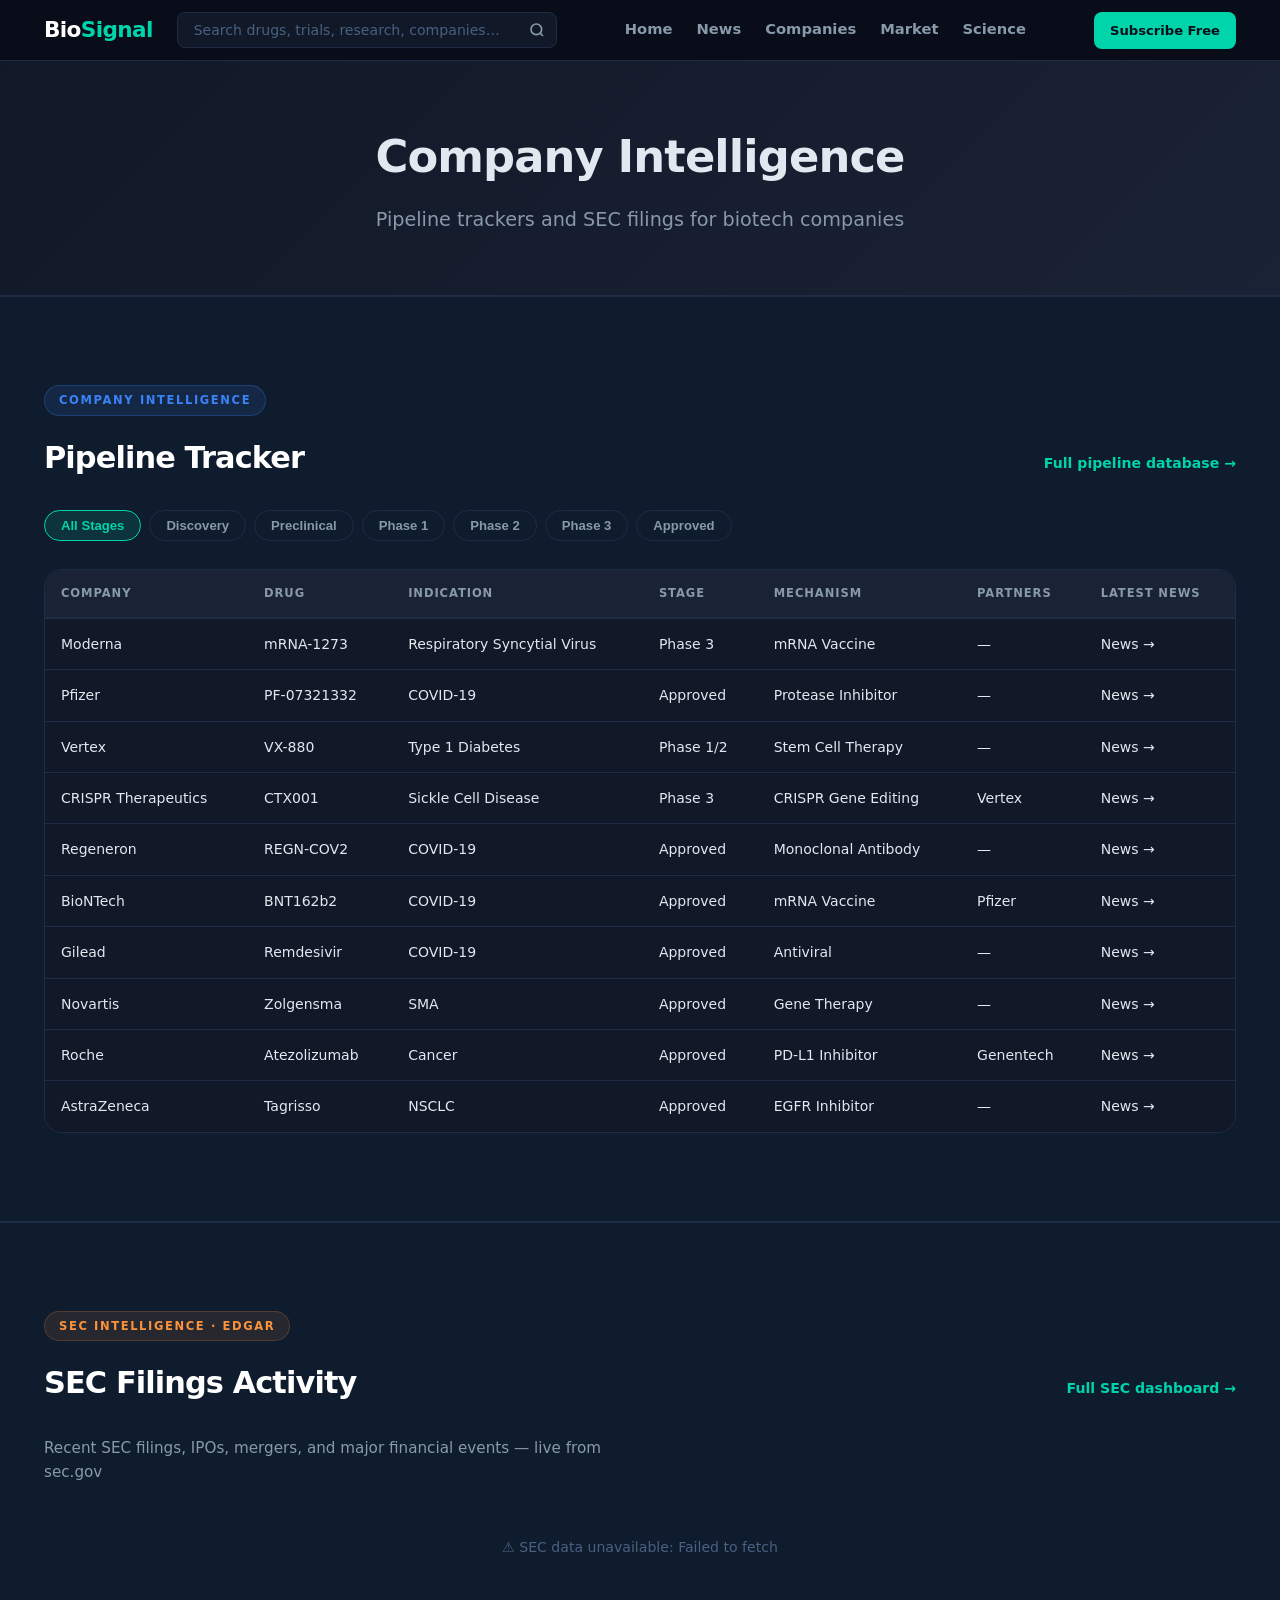
==== companies.html @ fac8cd71 "Fixed page structures and APIs" ====
<!DOCTYPE html>
<html lang="en">
<head>
  <meta charset="UTF-8" />
  <meta name="viewport" content="width=device-width, initial-scale=1.0" />
  <title>BioSignal — Companies</title>
  <link rel="stylesheet" href="styles.css" />
  <link rel="stylesheet" href="dashboard.css" />
</head>
<body>

  <!-- ═══════════════════════════════════════
       HEADER
  ════════════════════════════════════════ -->
  <header class="site-header">
    <div class="container header-primary">
      <a href="index.html" class="logo">Bio<span>Signal</span></a>
      <!-- Global search bar -->
      <div class="dash-search-wrap" style="max-width:380px; flex:1;">
        <input
          type="search"
          id="hub-search"
          class="dash-search"
          placeholder="Search drugs, trials, research, companies…"
          autocomplete="off"
        />
        <button class="search-btn" id="hub-search-btn" aria-label="Search">
          <svg width="16" height="16" viewBox="0 0 24 24" fill="none" stroke="currentColor" stroke-width="2.5"><circle cx="11" cy="11" r="8"/><line x1="21" y1="21" x2="16.65" y2="16.65"/></svg>
        </button>
      </div>
      <nav class="nav" id="main-nav">
        <a href="index.html" class="nav-link">Home</a>
        <div class="nav-item nav-dropdown">
          <a href="news.html" class="nav-link">News</a>
          <div class="dropdown-menu">
            <a href="news.html#biotech">Biotech</a>
            <a href="news.html#pharma">Pharma</a>
            <a href="news.html#fda">FDA</a>
            <a href="news.html#approvals">Drug Approvals</a>
            <a href="news.html#conferences">Conferences</a>
          </div>
        </div>
        <div class="nav-item nav-dropdown">
          <a href="companies.html" class="nav-link">Companies</a>
          <div class="dropdown-menu">
            <a href="#pipeline">Pipeline Tracker</a>
            <a href="#sec">SEC Filings</a>
          </div>
        </div>
        <div class="nav-item nav-dropdown">
          <a href="market.html" class="nav-link">Market</a>
          <div class="dropdown-menu">
            <a href="market.html#overview">Overview</a>
            <a href="market.html#funding">Funding</a>
            <a href="market.html#ipo">IPO</a>
            <a href="market.html#ma">M&A</a>
            <a href="market.html#calendar">FDA Calendar</a>
          </div>
        </div>
        <div class="nav-item nav-dropdown">
          <a href="science.html" class="nav-link">Science</a>
          <div class="dropdown-menu">
            <a href="science.html#drugs">Drugs</a>
            <a href="science.html#trials">Clinical Trials</a>
            <a href="science.html#research">Research</a>
          </div>
        </div>
      </nav>
      <a href="#newsletter" class="btn btn-primary btn-sm nav-cta">Subscribe Free</a>
      <button class="nav-toggle" id="nav-toggle" aria-label="Toggle menu">&#9776;</button>
    </div>
  </header>

  <!-- ═══ GLOBAL SEARCH PANEL ═══ -->
  <div class="search-panel hidden" id="hub-search-panel">
    <div class="container">
      <div class="search-panel-header">
        <h2>Results for &ldquo;<span id="hub-search-query"></span>&rdquo;</h2>
        <button class="btn btn-ghost btn-sm" id="hub-search-close">&#10005; Clear</button>
      </div>
      <div class="search-tabs">
        <button class="search-tab active" data-target="hs-news">News <span class="tab-count" id="hs-news-count">–</span></button>
        <button class="search-tab" data-target="hs-fda">FDA <span class="tab-count" id="hs-fda-count">–</span></button>
        <button class="search-tab" data-target="hs-trials">Trials <span class="tab-count" id="hs-trials-count">–</span></button>
      </div>
      <div id="hs-news"   class="search-results-pane"></div>
      <div id="hs-fda"    class="search-results-pane hidden"></div>
      <div id="hs-trials" class="search-results-pane hidden"></div>
      <p style="margin-top:16px; font-size:.78rem; color:var(--text-dark);">
        <a href="index.html" style="color:var(--accent);">Back to Home</a> for complete cross-source search including PubMed and SEC EDGAR.
      </p>
    </div>
  </div>

  <!-- ═══════════════════════════════════════
       COMPANIES PAGE CONTENT
  ════════════════════════════════════════ -->
  <section class="page-hero">
    <div class="container">
      <h1>Company Intelligence</h1>
      <p>Pipeline trackers and SEC filings for biotech companies</p>
    </div>
  </section>

  <!-- ═══════════════════════════════════════
       COMPANY INTELLIGENCE
  ════════════════════════════════════════ -->
  <section class="section section-companies page-pane" data-page="pipeline" id="pipeline">
    <div class="container">
      <div class="section-badge companies-badge">Company Intelligence</div>
      <div class="section-header-row">
        <h2 class="section-title">Pipeline Tracker</h2>
        <a href="#pipeline" class="view-all">Full pipeline database &rarr;</a>
      </div>

      <!-- Pipeline stage filter -->
      <div class="pill-row" id="stage-pills">
        <button class="cat-pill active" data-stage="all">All Stages</button>
        <button class="cat-pill" data-stage="discovery">Discovery</button>
        <button class="cat-pill" data-stage="preclinical">Preclinical</button>
        <button class="cat-pill" data-stage="phase1">Phase 1</button>
        <button class="cat-pill" data-stage="phase2">Phase 2</button>
        <button class="cat-pill" data-stage="phase3">Phase 3</button>
        <button class="cat-pill" data-stage="approved">Approved</button>
      </div>

      <!-- Pipeline table -->
      <div class="table-wrap" id="pipeline">
        <table class="pipeline-table" id="pipeline-table">
          <thead>
            <tr>
              <th data-col="company">Company</th>
              <th data-col="drug">Drug</th>
              <th data-col="indication">Indication</th>
              <th data-col="stage">Stage</th>
              <th data-col="moa">Mechanism</th>
              <th data-col="partners">Partners</th>
              <th data-col="news">Latest News</th>
            </tr>
          </thead>
          <tbody id="pipeline-body">
            <!-- Pipeline data populated by companies.js -->
            <tr><td colspan="7" style="text-align:center;padding:40px;color:var(--text-dark);">Loading pipeline data...</td></tr>
          </tbody>
        </table>
      </div>
    </div>
  </section>

  <!-- ═══════════════════════════════════════
       SEC ACTIVITY
  ════════════════════════════════════════ -->
  <section class="section page-pane" data-page="sec" id="sec" style="background:var(--bg-card3); border-top:1px solid var(--border); border-bottom:1px solid var(--border);">
    <div class="container">
      <div class="section-badge regulatory-badge" style="background:rgba(251,146,60,.1); color:var(--immunology); border:1px solid rgba(251,146,60,.2);">SEC Intelligence &middot; EDGAR</div>
      <div class="section-header-row">
        <h2 class="section-title">SEC Filings Activity</h2>
        <a href="#sec" class="view-all">Full SEC dashboard &rarr;</a>
      </div>
      <p class="section-sub">Recent SEC filings, IPOs, mergers, and major financial events — live from sec.gov</p>

      <!-- Live SEC cards — populated by companies.js -->
      <div class="news-grid" id="hub-sec-grid" style="grid-template-columns: repeat(auto-fill, minmax(320px,1fr));">
        <div class="skeleton-card"><div class="skel skel-sm"></div><div class="skel skel-md"></div><div class="skel skel-lg"></div><div class="skel skel-p"></div></div>
        <div class="skeleton-card"><div class="skel skel-sm"></div><div class="skel skel-md"></div><div class="skel skel-lg"></div><div class="skel skel-p"></div></div>
        <div class="skeleton-card"><div class="skel skel-sm"></div><div class="skel skel-md"></div><div class="skel skel-lg"></div><div class="skel skel-p"></div></div>
      </div>
    </div>
  </section>

  <script src="biosignal-data.js"></script>
  <script src="app.js"></script>
  <script src="companies.js"></script>
</body>
</html>
---- styles.css ----
/* =============================================
   BioSignal — Biotech Intelligence Hub
   ============================================= */

/* ---------- Reset & Base ---------- */
*, *::before, *::after { box-sizing: border-box; margin: 0; padding: 0; }

:root {
  /* Core palette */
  --bg:         #0a0e1a;
  --bg-card:    #111827;
  --bg-card2:   #1a2235;
  --bg-card3:   #0f1c2e;
  --border:     #1e2d45;
  --border-bright: #2a3f5f;

  /* Accents */
  --accent:     #00d4aa;
  --accent2:    #3b82f6;
  --accent-dim: rgba(0, 212, 170, 0.12);
  --accent2-dim:rgba(59, 130, 246, 0.12);

  /* Text */
  --text:       #e2e8f0;
  --text-muted: #8899aa;
  --text-dark:  #4a6080;

  /* Status */
  --positive:   #00d4aa;
  --negative:   #f87171;

  /* Phase colors */
  --phase1:     #4a6080;
  --phase2:     #3b82f6;
  --phase3:     #00d4aa;
  --phase-nda:  #facc15;

  /* Category colors */
  --genomics:      #00d4aa;
  --oncology:      #f87171;
  --cns:           #a78bfa;
  --immunology:    #fb923c;
  --funding-col:   #facc15;
  --regulatory-col:#38bdf8;
  --agriculture:   #4ade80;
  --publications:  #e879f9;
  --trials:        #67e8f9;

  /* Layout */
  --radius:     10px;
  --radius-lg:  18px;
  --shadow:     0 4px 24px rgba(0,0,0,0.4);
  --shadow-glow:0 0 40px rgba(0,212,170,0.12);
  --font:       'Segoe UI', system-ui, -apple-system, sans-serif;
  --font-mono:  'Cascadia Code', 'Consolas', 'Fira Mono', monospace;
}

html { scroll-behavior: smooth; }

body {
  font-family: var(--font);
  background: var(--bg);
  color: var(--text);
  line-height: 1.6;
  font-size: 16px;
  overflow-x: hidden;
}

a { color: inherit; text-decoration: none; }

.container {
  max-width: 1240px;
  margin: 0 auto;
  padding: 0 24px;
}

.section { padding: 88px 0; }

/* Alternating section backgrounds */
.section-science   { background: var(--bg); }
.section-companies { background: var(--bg-card3); border-top: 1px solid var(--border); border-bottom: 1px solid var(--border); }
.section-investing { background: var(--bg); }

/* ---------- Typography helpers ---------- */
.section-badge {
  display: inline-block;
  font-size: 0.72rem;
  font-weight: 700;
  letter-spacing: 0.14em;
  text-transform: uppercase;
  padding: 5px 14px;
  border-radius: 100px;
  margin-bottom: 18px;
}
.science-badge   { background: rgba(0,212,170,0.12);  color: var(--accent);        border: 1px solid rgba(0,212,170,0.25); }
.companies-badge { background: rgba(59,130,246,0.12); color: var(--accent2);       border: 1px solid rgba(59,130,246,0.25); }
.investing-badge { background: rgba(250,204,21,0.12); color: var(--funding-col);   border: 1px solid rgba(250,204,21,0.25); }

.section-title {
  font-size: clamp(1.4rem, 2.5vw, 1.9rem);
  font-weight: 800;
  letter-spacing: -0.03em;
  color: #fff;
  margin-bottom: 8px;
}

.section-sub {
  color: var(--text-muted);
  font-size: 0.95rem;
  margin-bottom: 32px;
  max-width: 600px;
}

.section-header-row {
  display: flex;
  align-items: baseline;
  justify-content: space-between;
  margin-bottom: 20px;
  flex-wrap: wrap;
  gap: 8px;
}

.view-all {
  color: var(--accent);
  font-size: 0.88rem;
  font-weight: 600;
  transition: opacity .2s;
  white-space: nowrap;
}
.view-all:hover { opacity: 0.7; }

.subsection-title {
  font-size: 1.15rem;
  font-weight: 700;
  color: #fff;
  letter-spacing: -0.02em;
  margin-bottom: 6px;
}

.subsection-label {
  font-size: 0.78rem;
  font-weight: 700;
  letter-spacing: 0.12em;
  text-transform: uppercase;
  color: var(--text-muted);
  margin: 40px 0 16px;
}

.subsection-sub {
  font-size: 0.875rem;
  color: var(--text-muted);
  margin-bottom: 20px;
}

/* ---------- Buttons ---------- */
.btn {
  display: inline-flex;
  align-items: center;
  gap: 8px;
  padding: 12px 22px;
  border-radius: 8px;
  font-size: 0.9rem;
  font-weight: 600;
  cursor: pointer;
  border: none;
  transition: all .2s;
  white-space: nowrap;
}
.btn-sm { padding: 8px 16px; font-size: 0.82rem; }
.btn-primary { background: var(--accent); color: #0a0e1a; }
.btn-primary:hover { background: #00bfa0; transform: translateY(-1px); box-shadow: 0 8px 24px rgba(0,212,170,0.3); }
.btn-ghost { background: transparent; color: var(--text); border: 1.5px solid var(--border); }
.btn-ghost:hover { border-color: var(--accent); color: var(--accent); }
.btn-full { width: 100%; justify-content: center; }

/* ---------- Category Badges ---------- */
.cat-badge {
  display: inline-block;
  font-size: 0.7rem;
  font-weight: 700;
  letter-spacing: 0.06em;
  text-transform: uppercase;
  padding: 3px 9px;
  border-radius: 100px;
}
.cat-badge.genomics     { background: rgba(0,212,170,0.15);  color: var(--genomics); }
.cat-badge.oncology     { background: rgba(248,113,113,0.15); color: var(--oncology); }
.cat-badge.cns          { background: rgba(167,139,250,0.15); color: var(--cns); }
.cat-badge.immunology   { background: rgba(251,146,60,0.15);  color: var(--immunology); }
.cat-badge.funding      { background: rgba(250,204,21,0.15);  color: var(--funding-col); }
.cat-badge.regulatory   { background: rgba(56,189,248,0.15);  color: var(--regulatory-col); }
.cat-badge.agriculture  { background: rgba(74,222,128,0.15);  color: var(--agriculture); }
.cat-badge.publications { background: rgba(232,121,249,0.15); color: var(--publications); }
.cat-badge.trials       { background: rgba(103,232,249,0.15); color: var(--trials); }

.meta { display: flex; align-items: center; gap: 10px; margin-bottom: 10px; }
.date { font-size: 0.8rem; color: var(--text-dark); }

/* ---------- Category / Stage Pills ---------- */
.pill-row {
  display: flex;
  flex-wrap: wrap;
  gap: 8px;
  margin-bottom: 28px;
}

.cat-pill {
  padding: 7px 16px;
  border-radius: 100px;
  font-size: 0.82rem;
  font-weight: 600;
  cursor: pointer;
  border: 1.5px solid var(--border);
  background: transparent;
  color: var(--text-muted);
  transition: all .2s;
}
.cat-pill:hover, .cat-pill.active {
  border-color: var(--accent);
  color: var(--accent);
  background: var(--accent-dim);
}

/* ---------- Site Header ---------- */
.site-header {
  position: sticky;
  top: 0;
  z-index: 100;
  background: rgba(10, 14, 26, 0.94);
  backdrop-filter: blur(18px);
  border-bottom: 1px solid var(--border);
}

.header-primary {
  display: flex;
  align-items: center;
  justify-content: space-between;
  height: 60px;
  gap: 24px;
}

.logo {
  font-size: 1.35rem;
  font-weight: 800;
  color: #fff;
  letter-spacing: -0.03em;
  flex-shrink: 0;
}
.logo span { color: var(--accent); }

.nav { display: flex; gap: 24px; flex: 1; justify-content: center; align-items: center; }
.nav-item { position: relative; }
.nav-link {
  display: inline-flex;
  align-items: center;
  font-size: 0.92rem;
  font-weight: 700;
  color: var(--text-muted);
  transition: color .2s ease, border-color .2s ease;
  padding: 10px 0;
  border-bottom: 2px solid transparent;
}
.nav-link:hover, .nav-link.active { color: var(--accent); border-bottom-color: var(--accent); }

.nav-dropdown:hover > .nav-link { color: var(--accent); }

.dropdown-menu {
  position: absolute;
  top: calc(100% + 10px);
  left: 0;
  min-width: 220px;
  background: rgba(10, 14, 26, 0.98);
  border: 1px solid rgba(255, 255, 255, 0.06);
  box-shadow: 0 20px 50px rgba(0, 0, 0, 0.18);
  backdrop-filter: blur(14px);
  border-radius: 14px;
  opacity: 0;
  visibility: hidden;
  transform: translateY(8px);
  transition: opacity .18s ease, transform .18s ease, visibility .18s ease;
  z-index: 20;
  padding: 8px 0;
}

.dropdown-menu a {
  display: block;
  padding: 10px 18px;
  color: var(--text-muted);
  font-size: 0.9rem;
  transition: color .18s ease, background .18s ease;
  text-decoration: none;
}
.dropdown-menu a:hover {
  color: var(--accent);
  background: rgba(96, 165, 250, 0.08);
}

.nav-dropdown:hover .dropdown-menu,
.nav-dropdown:focus-within .dropdown-menu {
  opacity: 1;
  visibility: visible;
  transform: translateY(0);
}

.nav-cta { flex-shrink: 0; }
.nav-toggle { display: none; background: none; border: none; color: var(--text); font-size: 1.4rem; cursor: pointer; }

/* Secondary nav strip */
.header-secondary {
  border-top: 1px solid var(--border);
  background: rgba(10, 14, 26, 0.8);
  overflow-x: auto;
  scrollbar-width: none;
}
.header-secondary::-webkit-scrollbar { display: none; }

.header-secondary-inner {
  display: flex;
  gap: 40px;
  height: 38px;
  align-items: center;
  white-space: nowrap;
}

.sub-links { display: flex; align-items: center; gap: 16px; }

.sub-label {
  font-size: 0.72rem;
  font-weight: 700;
  letter-spacing: 0.1em;
  text-transform: uppercase;
  color: var(--text-dark);
}

.sub-links a {
  font-size: 0.78rem;
  color: var(--text-muted);
  transition: color .2s;
}
.sub-links a:hover { color: var(--accent); }

/* ---------- Hero ---------- */
.hero {
  position: relative;
  padding: 96px 0 112px;
  overflow: hidden;
}

.hero-inner {
  position: relative;
  z-index: 2;
  max-width: 720px;
}

.hero-bg-grid {
  position: absolute;
  inset: 0;
  background-image:
    linear-gradient(rgba(0,212,170,0.04) 1px, transparent 1px),
    linear-gradient(90deg, rgba(0,212,170,0.04) 1px, transparent 1px);
  background-size: 48px 48px;
  mask-image: radial-gradient(ellipse 80% 80% at 50% 50%, black 10%, transparent 100%);
  z-index: 1;
}

.hero::before {
  content: '';
  position: absolute;
  width: 700px; height: 700px;
  top: -250px; right: -150px;
  background: radial-gradient(circle, rgba(0,212,170,0.1) 0%, transparent 70%);
  z-index: 1;
}
.hero::after {
  content: '';
  position: absolute;
  width: 500px; height: 500px;
  bottom: -100px; left: 15%;
  background: radial-gradient(circle, rgba(59,130,246,0.08) 0%, transparent 70%);
  z-index: 1;
}

.hero-label {
  display: inline-block;
  font-size: 0.75rem;
  font-weight: 700;
  letter-spacing: 0.14em;
  text-transform: uppercase;
  color: var(--accent);
  background: var(--accent-dim);
  border: 1px solid rgba(0,212,170,0.3);
  padding: 6px 14px;
  border-radius: 100px;
  margin-bottom: 24px;
}

.hero h1 {
  font-size: clamp(2.6rem, 5.5vw, 4.2rem);
  font-weight: 800;
  line-height: 1.1;
  letter-spacing: -0.04em;
  color: #fff;
  margin-bottom: 20px;
}

.hero-sub {
  font-size: 1.05rem;
  color: var(--text-muted);
  max-width: 560px;
  margin-bottom: 36px;
  line-height: 1.75;
}

.hero-actions { display: flex; gap: 12px; flex-wrap: wrap; }

/* ---------- Ticker ---------- */
.ticker-wrap {
  background: var(--bg-card);
  border-top: 1px solid var(--border);
  border-bottom: 1px solid var(--border);
  overflow: hidden;
  padding: 11px 0;
}
.ticker-track {
  display: inline-flex;
  white-space: nowrap;
  animation: ticker 60s linear infinite;
  font-size: 0.83rem;
  color: var(--text-muted);
}
.ticker-track span { margin-right: 8px; }
@keyframes ticker { from { transform: translateX(0); } to { transform: translateX(-50%); } }

/* ---------- Pillar Strip ---------- */
.pillar-strip {
  padding: 48px 0;
  background: var(--bg-card3);
  border-bottom: 1px solid var(--border);
}

.pillar-grid {
  display: grid;
  grid-template-columns: repeat(3, 1fr);
  gap: 20px;
}

.pillar-card {
  display: flex;
  align-items: flex-start;
  gap: 18px;
  padding: 28px 24px;
  background: var(--bg-card);
  border: 1px solid var(--border);
  border-radius: var(--radius-lg);
  transition: all .25s;
  position: relative;
  overflow: hidden;
}

.pillar-card::before {
  content: '';
  position: absolute;
  inset: 0;
  opacity: 0;
  transition: opacity .25s;
}

.pillar-science::before   { background: linear-gradient(135deg, rgba(0,212,170,0.06), transparent); }
.pillar-companies::before { background: linear-gradient(135deg, rgba(59,130,246,0.06), transparent); }
.pillar-investing::before { background: linear-gradient(135deg, rgba(250,204,21,0.06), transparent); }

.pillar-card:hover { transform: translateY(-3px); box-shadow: var(--shadow); border-color: var(--border-bright); }
.pillar-card:hover::before { opacity: 1; }

.pillar-science:hover   { border-color: rgba(0,212,170,0.4); }
.pillar-companies:hover { border-color: rgba(59,130,246,0.4); }
.pillar-investing:hover { border-color: rgba(250,204,21,0.4); }

.pillar-icon { font-size: 2rem; flex-shrink: 0; line-height: 1; }

.pillar-text h3 {
  font-size: 1rem;
  font-weight: 700;
  color: #fff;
  margin-bottom: 6px;
}
.pillar-text p { font-size: 0.83rem; color: var(--text-muted); line-height: 1.5; }

.pillar-arrow {
  margin-left: auto;
  font-size: 1.1rem;
  color: var(--text-dark);
  flex-shrink: 0;
  align-self: center;
}

/* ---------- News Cards ---------- */
.news-grid {
  display: grid;
  grid-template-columns: repeat(2, 1fr);
  gap: 20px;
}

.news-card {
  background: var(--bg-card);
  border: 1px solid var(--border);
  border-radius: var(--radius-lg);
  overflow: hidden;
  transition: transform .2s, box-shadow .2s;
}
.news-card:hover { transform: translateY(-4px); box-shadow: var(--shadow); }
.news-card.hidden { display: none; }

.card-ph {
  height: 160px;
  position: relative;
}
.ph-genomics     { background: linear-gradient(135deg, #0f2744 0%, #0d3d2f 100%); }
.ph-oncology     { background: linear-gradient(135deg, #2d1010 0%, #1a0d1a 100%); }
.ph-cns          { background: linear-gradient(135deg, #120d2a 0%, #0a1520 100%); }
.ph-immunology   { background: linear-gradient(135deg, #1a1000 0%, #0a1a20 100%); }
.ph-publications { background: linear-gradient(135deg, #1a0d2a 0%, #0d1020 100%); }
.ph-trials       { background: linear-gradient(135deg, #001a2a 0%, #0a1a18 100%); }

.card-body { padding: 22px; }
.card-body h3 { font-size: 0.95rem; font-weight: 700; line-height: 1.4; color: #fff; margin-bottom: 8px; }
.card-body p  { font-size: 0.85rem; color: var(--text-muted); line-height: 1.6; margin-bottom: 14px; }

.read-more { font-size: 0.82rem; font-weight: 600; color: var(--accent); transition: opacity .2s; }
.read-more:hover { opacity: 0.7; }

/* ---------- Two-column Layout (Science) ---------- */
.two-col-layout {
  display: grid;
  grid-template-columns: 1fr 320px;
  gap: 32px;
  align-items: start;
}

/* ---------- Sidebar / Trial Timeline ---------- */
.sidebar { position: sticky; top: 112px; }

.sidebar-title {
  font-size: 0.88rem;
  font-weight: 700;
  letter-spacing: 0.08em;
  text-transform: uppercase;
  color: var(--text-muted);
  margin-bottom: 16px;
}

.trial-timeline {
  display: flex;
  flex-direction: column;
  gap: 0;
}

.trial-entry {
  padding: 16px 0 16px 20px;
  border-left: 2px solid var(--border);
  position: relative;
  margin-left: 8px;
}

.trial-entry::before {
  content: '';
  position: absolute;
  left: -5px;
  top: 20px;
  width: 8px;
  height: 8px;
  border-radius: 50%;
  background: var(--border-bright);
}

.trial-header {
  display: flex;
  align-items: center;
  gap: 8px;
  margin-bottom: 6px;
}

/* Phase badges */
.phase-badge {
  display: inline-block;
  font-size: 0.68rem;
  font-weight: 800;
  letter-spacing: 0.04em;
  padding: 2px 8px;
  border-radius: 4px;
}
.phase1    { background: rgba(74,96,128,0.25);  color: var(--phase1); }
.phase2    { background: rgba(59,130,246,0.2);  color: var(--phase2); }
.phase3    { background: rgba(0,212,170,0.2);   color: var(--phase3); }
.phase-nda { background: rgba(250,204,21,0.2);  color: var(--phase-nda); }

/* Trial status dots */
.trial-status {
  width: 8px; height: 8px;
  border-radius: 50%;
  flex-shrink: 0;
}
.status-ongoing   { background: var(--accent); box-shadow: 0 0 6px var(--accent); }
.status-paused    { background: var(--funding-col); }
.status-completed { background: var(--accent2); }
.status-failed    { background: var(--negative); }

.trial-drug { font-size: 0.88rem; font-weight: 700; color: #fff; }
.trial-company { font-size: 0.78rem; color: var(--text-muted); }
.trial-indication { font-size: 0.78rem; color: var(--text-muted); }
.trial-date { font-size: 0.72rem; color: var(--text-dark); margin-top: 4px; }

/* ---------- Publications Strip ---------- */
.pub-strip {
  display: flex;
  gap: 16px;
  overflow-x: auto;
  padding-bottom: 12px;
  scroll-snap-type: x mandatory;
  scrollbar-width: none;
}
.pub-strip::-webkit-scrollbar { display: none; }

.pub-card {
  min-width: 280px;
  max-width: 280px;
  background: var(--bg-card);
  border: 1px solid var(--border);
  border-radius: var(--radius-lg);
  padding: 24px;
  scroll-snap-align: start;
  flex-shrink: 0;
  display: flex;
  flex-direction: column;
  gap: 10px;
}

.pub-journal {
  display: inline-block;
  font-size: 0.68rem;
  font-weight: 800;
  letter-spacing: 0.08em;
  text-transform: uppercase;
  color: var(--publications);
  background: rgba(232,121,249,0.1);
  border: 1px solid rgba(232,121,249,0.25);
  padding: 3px 9px;
  border-radius: 4px;
  width: fit-content;
}

.pub-card h4 {
  font-size: 0.875rem;
  font-weight: 700;
  color: #fff;
  line-height: 1.4;
  flex: 1;
}

.pub-authors { font-size: 0.75rem; color: var(--text-dark); }

.pub-finding {
  font-size: 0.8rem;
  color: var(--text-muted);
  border-left: 2px solid var(--accent);
  padding-left: 10px;
  line-height: 1.5;
  font-style: italic;
}

/* ---------- Pipeline Table ---------- */
.table-wrap {
  overflow-x: auto;
  border-radius: var(--radius-lg);
  border: 1px solid var(--border);
}

.pipeline-table {
  width: 100%;
  border-collapse: collapse;
  font-size: 0.875rem;
}

.pipeline-table th {
  padding: 14px 16px;
  text-align: left;
  font-size: 0.72rem;
  font-weight: 700;
  letter-spacing: 0.08em;
  text-transform: uppercase;
  color: var(--text-muted);
  background: var(--bg-card2);
  border-bottom: 2px solid var(--border);
  white-space: nowrap;
  cursor: pointer;
  user-select: none;
  transition: color .2s;
}
.pipeline-table th:hover { color: var(--accent); }

.pipeline-table td {
  padding: 14px 16px;
  border-bottom: 1px solid var(--border);
  vertical-align: middle;
  white-space: nowrap;
}

.pipeline-table tr:last-child td { border-bottom: none; }

.pipeline-table tbody tr {
  background: var(--bg-card);
  transition: background .15s;
}
.pipeline-table tbody tr:hover td { background: var(--bg-card2); }

.pipeline-table tbody tr.hidden { display: none; }

.td-company { font-weight: 600; color: #fff; }
.td-drug    { font-family: var(--font-mono); font-size: 0.82rem; color: var(--accent2); }

.ticker-sym {
  display: inline-block;
  font-family: var(--font-mono);
  font-size: 0.7rem;
  color: var(--text-dark);
  background: var(--bg-card2);
  border: 1px solid var(--border);
  padding: 1px 6px;
  border-radius: 4px;
  margin-left: 6px;
}

/* Phase pips */
.phase-pips {
  display: flex;
  gap: 4px;
  align-items: center;
}
.phase-pips span {
  width: 18px;
  height: 6px;
  border-radius: 3px;
  background: var(--accent);
}
.phase-pips span.empty { background: var(--border-bright); }

/* Catalyst chip */
.catalyst-chip {
  display: inline-flex;
  align-items: center;
  gap: 6px;
  background: var(--bg-card2);
  border: 1px solid var(--border);
  border-radius: 6px;
  padding: 5px 10px;
  font-size: 0.78rem;
  color: var(--text-muted);
}
.countdown-label {
  font-size: 0.7rem;
  color: var(--accent);
  font-weight: 600;
}

/* Status pills */
.status-pill {
  display: inline-block;
  font-size: 0.72rem;
  font-weight: 700;
  letter-spacing: 0.04em;
  padding: 4px 10px;
  border-radius: 100px;
}
.status-active { background: rgba(0,212,170,0.15); color: var(--accent); border: 1px solid rgba(0,212,170,0.3); }
.status-watch  { background: rgba(250,204,21,0.15); color: var(--funding-col); border: 1px solid rgba(250,204,21,0.3); }
.status-halted { background: rgba(248,113,113,0.15); color: var(--negative); border: 1px solid rgba(248,113,113,0.3); }

.sort-icon { opacity: 0.5; font-size: 0.7rem; }

/* ---------- Company Profile Scroll Strip ---------- */
.scroll-strip {
  display: flex;
  gap: 18px;
  overflow-x: auto;
  padding-bottom: 12px;
  scroll-snap-type: x mandatory;
  scrollbar-width: none;
}
.scroll-strip::-webkit-scrollbar { display: none; }

.company-card {
  min-width: min(340px, 85vw);
  background: var(--bg-card);
  border: 1px solid var(--border);
  border-radius: var(--radius-lg);
  padding: 24px;
  scroll-snap-align: start;
  flex-shrink: 0;
  display: flex;
  flex-direction: column;
  gap: 14px;
  transition: all .25s;
}
.company-card:hover { transform: translateY(-3px); box-shadow: var(--shadow); border-color: var(--border-bright); }
.company-card.hidden { display: none; }

.company-card-top {
  display: flex;
  align-items: flex-start;
  justify-content: space-between;
  gap: 12px;
}
.company-name   { font-size: 1rem; font-weight: 700; color: #fff; }
.company-ticker { font-family: var(--font-mono); font-size: 0.75rem; color: var(--text-dark); margin-top: 2px; }

.company-meta-row {
  display: flex;
  gap: 20px;
  padding: 12px 0;
  border-top: 1px solid var(--border);
  border-bottom: 1px solid var(--border);
}
.company-meta-item {
  display: flex;
  flex-direction: column;
  gap: 2px;
}
.meta-label {
  display: block;
  font-size: 0.68rem;
  font-weight: 700;
  letter-spacing: 0.08em;
  text-transform: uppercase;
  color: var(--text-dark);
}
.company-meta-item > :last-child { font-size: 0.88rem; font-weight: 600; color: var(--text); }

.company-desc { font-size: 0.83rem; color: var(--text-muted); line-height: 1.6; flex: 1; }

.company-catalyst {
  font-size: 0.8rem;
  color: var(--text-muted);
  background: var(--bg-card2);
  border: 1px solid var(--border);
  border-radius: 6px;
  padding: 8px 12px;
}
.company-catalyst strong { color: var(--accent); }

/* ---------- Market Tiles ---------- */
.market-tiles {
  display: grid;
  grid-template-columns: repeat(4, 1fr);
  gap: 16px;
  margin-bottom: 40px;
}

.market-tile {
  background: var(--bg-card);
  border: 1px solid var(--border);
  border-radius: var(--radius-lg);
  padding: 22px;
  transition: all .2s;
}
.market-tile:hover { border-color: var(--border-bright); box-shadow: var(--shadow); }
.market-tile-deals { border-color: rgba(250,204,21,0.2); }

.tile-ticker { font-family: var(--font-mono); font-size: 0.72rem; color: var(--text-muted); margin-bottom: 10px; }
.tile-price  { font-size: 1.75rem; font-weight: 800; color: #fff; letter-spacing: -0.03em; margin-bottom: 6px; }
.tile-change { font-size: 0.88rem; font-weight: 700; margin-bottom: 10px; }
.tile-change.positive { color: var(--positive); }
.tile-change.negative { color: var(--negative); }
.tile-note   { font-size: 0.75rem; color: var(--text-dark); }

/* ---------- Dashboard Split ---------- */
.dashboard-split {
  display: grid;
  grid-template-columns: 1.1fr 1fr;
  gap: 32px;
  align-items: start;
}

/* ---------- FDA Calendar ---------- */
.fda-list { display: flex; flex-direction: column; gap: 0; }

.fda-entry {
  display: flex;
  align-items: flex-start;
  gap: 16px;
  padding: 18px 0;
  border-bottom: 1px solid var(--border);
}
.fda-entry:last-child { border-bottom: none; }

.date-block {
  display: flex;
  flex-direction: column;
  align-items: center;
  background: var(--bg-card2);
  border: 1px solid var(--border);
  border-radius: 8px;
  padding: 6px 12px;
  min-width: 52px;
  flex-shrink: 0;
}
.date-month {
  font-size: 0.6rem;
  font-weight: 800;
  letter-spacing: 0.1em;
  text-transform: uppercase;
  color: var(--accent);
}
.date-day {
  font-size: 1.4rem;
  font-weight: 800;
  color: #fff;
  line-height: 1.1;
}

.fda-entry-body { flex: 1; min-width: 0; }
.fda-drug { font-size: 0.9rem; font-weight: 700; color: #fff; }
.fda-company { font-size: 0.78rem; color: var(--text-muted); font-weight: 400; margin-left: 8px; }
.fda-indication { font-size: 0.78rem; color: var(--text-muted); margin-top: 3px; }
.fda-type-row { display: flex; align-items: center; gap: 10px; margin-top: 6px; }

.fda-type-badge {
  font-size: 0.65rem;
  font-weight: 800;
  letter-spacing: 0.1em;
  text-transform: uppercase;
  padding: 2px 8px;
  border-radius: 4px;
}
.fda-type-badge.pdufa { background: rgba(0,212,170,0.15); color: var(--accent); }
.fda-type-badge.adcom { background: rgba(59,130,246,0.15); color: var(--accent2); }

.fda-countdown { font-size: 0.72rem; }

/* ---------- Funding Feed ---------- */
.funding-feed { display: flex; flex-direction: column; gap: 0; }

.funding-entry {
  padding: 16px 0;
  border-bottom: 1px solid var(--border);
}
.funding-entry:last-child { border-bottom: none; }

.funding-header {
  display: flex;
  align-items: center;
  justify-content: space-between;
  gap: 10px;
  margin-bottom: 4px;
}
.funding-company { font-size: 0.9rem; font-weight: 700; color: #fff; }
.funding-amount { font-size: 1.3rem; font-weight: 800; color: var(--accent); letter-spacing: -0.02em; margin-bottom: 4px; }
.funding-meta { font-size: 0.75rem; color: var(--text-muted); }

/* Round badges */
.round-badge {
  font-size: 0.65rem;
  font-weight: 800;
  letter-spacing: 0.06em;
  text-transform: uppercase;
  padding: 2px 8px;
  border-radius: 4px;
  flex-shrink: 0;
}
.series-a { background: rgba(0,212,170,0.15); color: var(--accent); }
.series-b { background: rgba(59,130,246,0.15); color: var(--accent2); }
.series-c { background: rgba(167,139,250,0.15); color: var(--cns); }
.pipe      { background: rgba(250,204,21,0.15); color: var(--funding-col); }
.ipo-badge { background: rgba(251,146,60,0.15); color: var(--immunology); }

/* ---------- IPO Table ---------- */
.ipo-table .positive { color: var(--positive); font-weight: 700; }
.ipo-table .negative { color: var(--negative); font-weight: 700; }

/* ---------- VC Heatmap ---------- */
.heatmap-wrap {
  background: var(--bg-card);
  border: 1px solid var(--border);
  border-radius: var(--radius-lg);
  padding: 24px;
}

.heatmap-labels {
  display: flex;
  gap: 10px;
  padding-left: 100px;
  margin-bottom: 10px;
}
.heatmap-labels span {
  flex: 1;
  text-align: center;
  font-size: 0.72rem;
  font-weight: 700;
  letter-spacing: 0.08em;
  text-transform: uppercase;
  color: var(--text-muted);
}

/* ---------- Home Page Styles ---------- */
.home-hero {
  background: linear-gradient(135deg, var(--bg-card) 0%, var(--bg-card2) 100%);
  padding: 80px 0;
  text-align: center;
  border-bottom: 1px solid var(--border);
}

.home-hero-inner {
  max-width: 800px;
  margin: 0 auto;
}

.home-title {
  font-size: 3.5rem;
  font-weight: 800;
  color: var(--text);
  margin-bottom: 16px;
  letter-spacing: -0.02em;
}

.home-tagline {
  font-size: 1.5rem;
  color: var(--accent);
  margin-bottom: 12px;
  font-weight: 600;
}

.home-sub {
  font-size: 1.1rem;
  color: var(--text-muted);
  margin-bottom: 32px;
}

.home-actions {
  display: flex;
  gap: 16px;
  justify-content: center;
  flex-wrap: wrap;
}

.home-section {
  padding: 60px 0;
  border-bottom: 1px solid var(--border);
}

.home-section:last-child {
  border-bottom: none;
}

.home-section h2 {
  font-size: 2.5rem;
  font-weight: 700;
  color: var(--text);
  margin-bottom: 20px;
  text-align: center;
}

.home-section p {
  font-size: 1.1rem;
  color: var(--text-muted);
  line-height: 1.6;
  max-width: 700px;
  margin: 0 auto;
  text-align: center;
}

.home-hero {
  position: relative;
  background: linear-gradient(135deg, rgba(8, 12, 32, 0.98) 0%, rgba(12, 20, 60, 0.95) 100%);
  padding: 100px 0 90px;
  text-align: center;
  border-bottom: 1px solid rgba(255,255,255,0.08);
  overflow: hidden;
}

.home-hero::before {
  content: '';
  position: absolute;
  top: -40px;
  right: -120px;
  width: 460px;
  height: 460px;
  background: radial-gradient(circle at center, rgba(0,212,170,0.18), transparent 55%);
  filter: blur(36px);
  pointer-events: none;
}

.home-hero::after {
  content: '';
  position: absolute;
  bottom: -80px;
  left: -80px;
  width: 360px;
  height: 360px;
  background: radial-gradient(circle at center, rgba(96,165,250,0.16), transparent 50%);
  filter: blur(40px);
  pointer-events: none;
}

.home-hero-inner {
  position: relative;
  z-index: 1;
  max-width: 900px;
  margin: 0 auto;
}

.home-title {
  font-size: clamp(3rem, 5vw, 4.25rem);
  font-weight: 800;
  color: #fff;
  margin-bottom: 18px;
  letter-spacing: -0.04em;
  line-height: 1.03;
}

.home-tagline {
  font-size: 1.4rem;
  color: var(--accent);
  margin-bottom: 16px;
  font-weight: 600;
}

.home-sub {
  font-size: 1rem;
  color: rgba(255,255,255,0.75);
  margin-bottom: 34px;
  max-width: 720px;
  margin-left: auto;
  margin-right: auto;
}

.hero-tiles {
  display: grid;
  grid-template-columns: repeat(auto-fit, minmax(220px, 1fr));
  gap: 18px;
  margin-top: 38px;
}

.hero-tile {
  text-align: left;
  border: 1px solid rgba(255,255,255,0.08);
  background: rgba(255,255,255,0.04);
  border-radius: 24px;
  padding: 26px;
  min-height: 190px;
  box-shadow: 0 20px 60px rgba(0,0,0,0.16);
  transition: transform 0.25s ease, border-color 0.25s ease, background 0.25s ease;
}

.hero-tile:hover {
  transform: translateY(-4px);
  background: rgba(255,255,255,0.08);
  border-color: rgba(0,212,170,0.18);
}

.tile-label {
  display: inline-flex;
  align-items: center;
  justify-content: center;
  padding: 8px 12px;
  border-radius: 999px;
  font-size: 0.72rem;
  font-weight: 700;
  letter-spacing: 0.12em;
  text-transform: uppercase;
  background: rgba(0,212,170,0.12);
  color: var(--accent);
  margin-bottom: 14px;
}

.hero-tile h3 {
  font-size: 1.2rem;
  margin: 0 0 12px;
  color: #fff;
  line-height: 1.2;
}

.hero-tile p {
  margin: 0;
  color: rgba(255,255,255,0.72);
  line-height: 1.75;
}

.section-head {
  max-width: 760px;
  margin: 0 auto 32px;
  text-align: center;
}

.section-head .section-kicker {
  display: inline-flex;
  align-items: center;
  justify-content: center;
  padding: 8px 16px;
  border-radius: 999px;
  background: rgba(0,212,170,0.12);
  color: var(--accent);
  font-size: 0.78rem;
  font-weight: 700;
  letter-spacing: 0.14em;
  text-transform: uppercase;
}

.section-head h2 {
  font-size: 2.4rem;
  margin: 20px auto 0;
  line-height: 1.1;
  color: var(--text);
}

.section-lead {
  margin-top: 20px;
  color: var(--text-muted);
  line-height: 1.85;
  max-width: 720px;
  margin-left: auto;
  margin-right: auto;
}

.home-card-grid,
.audience-grid {
  display: grid;
  grid-template-columns: repeat(auto-fit, minmax(240px, 1fr));
  gap: 22px;
  margin-top: 28px;
}

.feature-card,
.audience-card,
.goal-highlight,
.cta-panel {
  border-radius: 24px;
}

.feature-card {
  background: var(--bg-card);
  border: 1px solid var(--border);
  padding: 28px;
  min-height: 250px;
  display: flex;
  flex-direction: column;
  gap: 18px;
  box-shadow: var(--shadow);
}

.feature-title {
  font-size: 1.35rem;
  margin: 0;
  color: var(--text);
}

.feature-desc {
  margin: 0;
  color: var(--text-muted);
  line-height: 1.75;
  flex: 1;
}

.feature-badge {
  display: inline-flex;
  align-items: center;
  justify-content: center;
  padding: 7px 14px;
  border-radius: 999px;
  font-size: 0.75rem;
  font-weight: 700;
  letter-spacing: 0.12em;
  text-transform: uppercase;
  background: rgba(0,212,170,0.12);
  color: var(--accent);
}

.home-goal-grid {
  display: grid;
  grid-template-columns: minmax(320px, 1.4fr) minmax(280px, 1fr);
  gap: 26px;
  align-items: center;
  margin-top: 28px;
}

.goal-highlight {
  background: linear-gradient(180deg, rgba(0,212,170,0.12), rgba(96,165,250,0.08));
  border: 1px solid rgba(0,212,170,0.16);
  padding: 32px;
  min-height: 300px;
}

.goal-highlight h3 {
  margin-top: 0;
  color: var(--text);
  font-size: 1.6rem;
}

.goal-highlight p {
  color: var(--text-muted);
  line-height: 1.75;
}

.goal-list {
  display: grid;
  gap: 16px;
  margin-top: 24px;
  padding: 0;
  list-style: none;
}

.goal-item {
  display: flex;
  gap: 14px;
  align-items: flex-start;
}

.goal-dot {
  width: 12px;
  height: 12px;
  margin-top: 6px;
  border-radius: 50%;
  background: var(--accent);
  flex-shrink: 0;
}

.goal-item p {
  margin: 0;
  color: var(--text-muted);
  line-height: 1.75;
}

.audience-card {
  background: var(--bg-card);
  border: 1px solid var(--border);
  padding: 26px;
  min-height: 220px;
  transition: transform 0.2s ease, border-color 0.2s ease;
}

.audience-card:hover {
  transform: translateY(-4px);
  border-color: rgba(0,212,170,0.2);
}

.audience-card h3 {
  margin-top: 0;
  margin-bottom: 12px;
  color: var(--text);
}

.audience-card p {
  margin: 0;
  color: var(--text-muted);
  line-height: 1.75;
}

.section-alt {
  background: rgba(255,255,255,0.02);
}

.cta-panel {
  background: linear-gradient(180deg, rgba(8, 12, 32, 0.98), rgba(10, 14, 26, 0.98));
  border: 1px solid rgba(255,255,255,0.08);
  padding: 42px 32px;
  box-shadow: 0 24px 80px rgba(0,0,0,0.14);
  text-align: center;
}

.cta-panel h2 {
  font-size: clamp(2rem, 3vw, 2.4rem);
  margin-bottom: 18px;
  color: #fff;
}

.cta-panel p {
  max-width: 720px;
  margin: 0 auto 26px;
  color: rgba(255,255,255,0.72);
  line-height: 1.75;
}

.home-cta {
  padding-bottom: 80px;
}

@media (max-width: 900px) {
  .home-goal-grid,
  .hero-tiles,
  .home-card-grid,
  .audience-grid {
    grid-template-columns: 1fr;
  }

  .home-hero {
    padding: 70px 0 60px;
  }
}

/* ---------- Page Hero Styles ---------- */
.page-hero {
  background: linear-gradient(135deg, var(--bg-card) 0%, var(--bg-card2) 100%);
  padding: 60px 0;
  text-align: center;
  border-bottom: 1px solid var(--border);
}

.page-hero h1 {
  font-size: 2.8rem;
  font-weight: 700;
  color: var(--text);
  margin-bottom: 12px;
  letter-spacing: -0.02em;
}

.page-hero p {
  font-size: 1.2rem;
  color: var(--text-muted);
  max-width: 600px;
  margin: 0 auto;
}

/* ---------- Market Stats Grid ---------- */
.stats-grid {
  display: grid;
  grid-template-columns: repeat(auto-fit, minmax(250px, 1fr));
  gap: 20px;
  margin-top: 32px;
}

.stat-card {
  background: var(--bg-card);
  border: 1px solid var(--border);
  border-radius: var(--radius);
  padding: 24px;
  text-align: center;
}

.stat-value {
  font-size: 2.5rem;
  font-weight: 800;
  color: var(--accent);
  margin-bottom: 8px;
  letter-spacing: -0.02em;
}

.stat-label {
  font-size: 0.9rem;
  color: var(--text-muted);
  font-weight: 600;
  text-transform: uppercase;
  letter-spacing: 0.08em;
}

/* ---------- Funding Cards ---------- */
.funding-grid {
  display: grid;
  grid-template-columns: repeat(auto-fill, minmax(320px, 1fr));
  gap: 20px;
  margin-top: 24px;
}

.funding-card {
  background: var(--bg-card);
  border: 1px solid var(--border);
  border-radius: var(--radius);
  padding: 20px;
  transition: all 0.2s ease;
}

.funding-card:hover {
  border-color: var(--accent);
  transform: translateY(-2px);
}

.funding-header {
  display: flex;
  justify-content: space-between;
  align-items: center;
  margin-bottom: 12px;
}

.round-badge {
  font-size: 0.7rem;
  font-weight: 700;
  padding: 4px 12px;
  border-radius: 12px;
  text-transform: uppercase;
  letter-spacing: 0.05em;
}

.series-a { background: rgba(0,212,170,0.15); color: var(--accent); }
.series-b { background: rgba(59,130,246,0.15); color: var(--accent2); }
.series-c { background: rgba(167,139,250,0.15); color: var(--cns); }
.series-d, .series-e, .series-f, .series-g { background: rgba(250,204,21,0.15); color: var(--funding-col); }
.pipe { background: rgba(251,146,60,0.15); color: var(--immunology); }

.funding-company {
  font-size: 1.1rem;
  font-weight: 700;
  color: var(--text);
  margin-bottom: 4px;
}

.funding-amount {
  font-size: 1.4rem;
  font-weight: 800;
  color: var(--accent);
  margin-bottom: 8px;
}

.funding-meta {
  font-size: 0.85rem;
  color: var(--text-muted);
  margin-bottom: 12px;
}

/* ---------- IPO Table ---------- */
.ipo-table .positive { color: var(--positive); font-weight: 700; }
.ipo-table .negative { color: var(--negative); font-weight: 700; }

/* ---------- M&A Cards ---------- */
.ma-grid {
  display: grid;
  grid-template-columns: repeat(auto-fill, minmax(350px, 1fr));
  gap: 20px;
  margin-top: 24px;
}

/* ---------- FDA Calendar ---------- */
.calendar-list {
  margin-top: 24px;
}

.calendar-item {
  display: flex;
  align-items: center;
  padding: 16px;
  border: 1px solid var(--border);
  border-radius: var(--radius);
  margin-bottom: 12px;
  background: var(--bg-card);
}

.calendar-item.urgent {
  border-left: 4px solid var(--negative);
  background: rgba(248,113,113,0.05);
}

.calendar-item.soon {
  border-left: 4px solid var(--accent);
  background: rgba(0,212,170,0.05);
}

.calendar-date {
  font-size: 0.9rem;
  font-weight: 700;
  color: var(--accent);
  min-width: 100px;
  margin-right: 16px;
}

.calendar-content h4 {
  font-size: 1rem;
  font-weight: 600;
  color: var(--text);
  margin-bottom: 4px;
}

.calendar-content p {
  font-size: 0.85rem;
  color: var(--text-muted);
  margin-bottom: 4px;
}

.calendar-meta {
  font-size: 0.8rem;
  color: var(--text-dark);
  font-weight: 500;
}

/* ---------- Drug Cards ---------- */
.drugs-grid {
  display: grid;
  grid-template-columns: repeat(auto-fill, minmax(320px, 1fr));
  gap: 20px;
  margin-top: 24px;
}

/* ---------- Trial Timeline ---------- */
.trial-timeline {
  margin-top: 24px;
}

.trial-entry {
  background: var(--bg-card);
  border: 1px solid var(--border);
  border-radius: var(--radius);
  padding: 20px;
  margin-bottom: 16px;
}

.trial-header {
  display: flex;
  align-items: center;
  margin-bottom: 12px;
}

.trial-drug {
  font-size: 1.1rem;
  font-weight: 700;
  color: var(--text);
  margin-bottom: 6px;
}

.trial-company {
  font-size: 0.9rem;
  color: var(--accent);
  margin-bottom: 4px;
}

.trial-indication {
  font-size: 0.85rem;
  color: var(--text-muted);
  margin-bottom: 4px;
}

.trial-date {
  font-size: 0.8rem;
  color: var(--text-dark);
}

/* ---------- Research Strip ---------- */
.pub-strip {
  display: flex;
  flex-direction: column;
  gap: 16px;
  margin-top: 24px;
}

.pub-card {
  background: var(--bg-card);
  border: 1px solid var(--border);
  border-radius: var(--radius);
  padding: 16px;
  transition: all 0.2s ease;
}

.pub-card:hover {
  border-color: var(--accent);
  transform: translateY(-1px);
}

.pub-card .pub-journal {
  font-size: 0.8rem;
  font-weight: 600;
  color: var(--accent);
  text-transform: uppercase;
  letter-spacing: 0.05em;
  margin-bottom: 8px;
}

.pub-card h4 {
  font-size: 1rem;
  font-weight: 600;
  color: var(--text);
  margin-bottom: 6px;
  line-height: 1.4;
}

.pub-card .pub-authors {
  font-size: 0.85rem;
  color: var(--text-muted);
  margin-bottom: 8px;
}

.heatmap-grid { display: flex; flex-direction: column; gap: 8px; }

.heatmap-row {
  display: flex;
  align-items: center;
  gap: 10px;
}
.heatmap-label {
  width: 90px;
  font-size: 0.78rem;
  color: var(--text-muted);
  flex-shrink: 0;
  text-align: right;
}
.heatmap-cell {
  flex: 1;
  height: 28px;
  border-radius: 4px;
  cursor: default;
  transition: transform .15s;
}
.heatmap-cell:hover { transform: scale(1.05); }

/* ---------- Stats Bar ---------- */
.stats-bar {
  background: var(--bg-card2);
  border-top: 1px solid var(--border);
  border-bottom: 1px solid var(--border);
  padding: 48px 0;
}

.stats-inner {
  display: grid;
  grid-template-columns: repeat(5, 1fr);
  gap: 24px;
  text-align: center;
}

.stat-number { display: block; font-size: 2rem; font-weight: 800; color: var(--accent); letter-spacing: -0.04em; line-height: 1; margin-bottom: 6px; }
.stat-label  { display: block; font-size: 0.8rem; color: var(--text-muted); font-weight: 500; }

/* ---------- Newsletter ---------- */
.newsletter {
  background: var(--bg-card);
  border-top: 1px solid var(--border);
}

.newsletter-inner {
  display: grid;
  grid-template-columns: 1.1fr 1fr;
  gap: 72px;
  align-items: center;
}

.newsletter-text h2 {
  font-size: clamp(1.5rem, 2.8vw, 2.1rem);
  font-weight: 800;
  letter-spacing: -0.03em;
  color: #fff;
  margin-bottom: 14px;
  line-height: 1.2;
}
.newsletter-text p { color: var(--text-muted); margin-bottom: 24px; line-height: 1.7; }

.newsletter-perks { list-style: none; display: flex; flex-direction: column; gap: 10px; }
.newsletter-perks li { font-size: 0.88rem; color: var(--text-muted); padding-left: 20px; position: relative; }
.newsletter-perks li::before { content: '✓'; position: absolute; left: 0; color: var(--accent); font-weight: 700; }

.newsletter-form { display: flex; flex-direction: column; gap: 12px; }
.newsletter-form label { font-size: 0.83rem; font-weight: 600; color: var(--text-muted); }

.newsletter-form input,
.newsletter-form select {
  padding: 13px 15px;
  border-radius: 8px;
  border: 1.5px solid var(--border);
  background: var(--bg);
  color: var(--text);
  font-size: 0.93rem;
  font-family: var(--font);
  outline: none;
  transition: border-color .2s;
  width: 100%;
}
.newsletter-form input:focus,
.newsletter-form select:focus { border-color: var(--accent); }
.newsletter-form select option { background: var(--bg); }

.interest-grid {
  display: grid;
  grid-template-columns: 1fr 1fr;
  gap: 8px;
}
.interest-check {
  display: flex;
  align-items: center;
  gap: 8px;
  font-size: 0.83rem;
  color: var(--text-muted);
  cursor: pointer;
}
.interest-check input[type="checkbox"] {
  width: auto;
  padding: 0;
  accent-color: var(--accent);
}

.form-note { font-size: 0.75rem; color: var(--text-dark); text-align: center; }

.success-msg {
  display: none;
  background: rgba(0,212,170,0.12);
  border: 1px solid rgba(0,212,170,0.4);
  color: var(--accent);
  padding: 14px 16px;
  border-radius: 8px;
  font-size: 0.88rem;
  font-weight: 600;
  text-align: center;
}

/* ---------- Footer ---------- */
.site-footer { padding-top: 64px; background: var(--bg); border-top: 1px solid var(--border); }

.footer-inner {
  display: grid;
  grid-template-columns: 2fr repeat(5, 1fr);
  gap: 32px;
  padding-bottom: 48px;
}

.footer-brand .logo { font-size: 1.25rem; margin-bottom: 12px; }
.footer-brand p { font-size: 0.83rem; color: var(--text-muted); line-height: 1.7; max-width: 240px; }

.footer-col { display: flex; flex-direction: column; gap: 10px; }
.footer-col h4 { font-size: 0.72rem; font-weight: 700; letter-spacing: 0.12em; text-transform: uppercase; color: var(--text-muted); margin-bottom: 4px; }
.footer-col a { font-size: 0.83rem; color: var(--text-muted); transition: color .2s; }
.footer-col a:hover { color: var(--accent); }

.footer-bottom { border-top: 1px solid var(--border); padding: 20px 0; }
.footer-bottom p { font-size: 0.78rem; color: var(--text-dark); }

/* ---------- Scroll-in animation ---------- */
.anim-in {
  opacity: 0;
  transform: translateY(20px);
  transition: opacity 0.5s ease, transform 0.5s ease;
}
.anim-in.visible {
  opacity: 1;
  transform: translateY(0);
}

/* ---------- Responsive ---------- */
@media (max-width: 1100px) {
  .market-tiles { grid-template-columns: repeat(2, 1fr); }
  .footer-inner { grid-template-columns: 1fr 1fr 1fr; }
  .stats-inner  { grid-template-columns: repeat(3, 1fr); }
}

@media (max-width: 900px) {
  .two-col-layout    { grid-template-columns: 1fr; }
  .dashboard-split   { grid-template-columns: 1fr; }
  .newsletter-inner  { grid-template-columns: 1fr; gap: 40px; }
  .sidebar           { position: static; }
  .pillar-grid       { grid-template-columns: 1fr; }
}

@media (max-width: 768px) {
  .section { padding: 56px 0; }

  .nav { display: none; }
  .nav-cta { display: none; }
  .nav-toggle { display: block; }

  .nav.open {
    display: flex;
    flex-direction: column;
    position: fixed;
    inset: 60px 0 0 0;
    background: var(--bg);
    padding: 32px 24px;
    gap: 24px;
    font-size: 1.15rem;
    z-index: 99;
    overflow-y: auto;
  }

  .header-secondary { display: none; }

  .news-grid { grid-template-columns: 1fr; }
  .market-tiles { grid-template-columns: 1fr 1fr; }
  .footer-inner { grid-template-columns: 1fr 1fr; }
  .stats-inner  { grid-template-columns: repeat(2, 1fr); }

  .hero-actions .btn { flex: 1 1 120px; justify-content: center; }

  .heatmap-labels { padding-left: 80px; }
  .heatmap-label  { width: 70px; font-size: 0.7rem; }
}

@media (max-width: 480px) {
  .market-tiles { grid-template-columns: 1fr; }
  .stats-inner  { grid-template-columns: 1fr 1fr; }
  .interest-grid { grid-template-columns: 1fr; }
  .footer-inner { grid-template-columns: 1fr; }
  .hero-actions { flex-direction: column; }
}

/* ── Hub search bar (index.html) ──────────────────────────────── */
/* Shares .dash-search-wrap / .dash-search / .search-btn from dashboard.css */
/* search panel on index.html also inherits dashboard.css .search-panel styles */

/* ── Skeleton cards and empty-state are defined in dashboard.css ─ */
/* (dashboard.css is loaded on both pages) */

/* ── Hub news-grid layout ────────────────────────────────────── */
#hub-rss-grid, #hub-fda-grid, #hub-sec-grid {
  display: grid;
  grid-template-columns: repeat(auto-fill, minmax(280px, 1fr));
  gap: 20px;
  margin-top: 4px;
}

/* ── ph-regulatory / ph-recall card backgrounds (hub FDA) ─── */
.card-ph.ph-regulatory { background: linear-gradient(135deg, rgba(248,113,113,.18) 0%, rgba(248,113,113,.04) 100%); }
.card-ph.ph-recall     { background: linear-gradient(135deg, rgba(248,113,113,.18) 0%, rgba(248,113,113,.04) 100%); }

/* ── SEC card in index.html (uses .news-card base) ──────────── */
#hub-sec-grid .news-card .card-body { padding: 16px; }

/* ── Mobile: hide hub search in tight header ─────────────────── */
@media (max-width: 768px) {
  .dash-search-wrap { display: none; }
}
@media (max-width: 900px) {
  .dash-search-wrap { max-width: 220px !important; }
}
---- dashboard.css ----
/* =============================================
   BioSignal — Dashboard-specific styles
   Extends styles.css design tokens
   ============================================= */

/* ---------- Dashboard body override ---------- */
.dashboard-body { background: var(--bg); }

/* ---------- Header search ---------- */
.dash-header .header-primary { gap: 16px; }

.dash-search-wrap {
  position: relative;
  flex: 1;
  max-width: 520px;
  display: flex;
  align-items: center;
}

.dash-search {
  width: 100%;
  padding: 9px 42px 9px 16px;
  background: var(--bg-card);
  border: 1.5px solid var(--border);
  border-radius: 8px;
  color: var(--text);
  font-size: 0.88rem;
  font-family: var(--font);
  outline: none;
  transition: border-color .2s, box-shadow .2s;
}
.dash-search:focus {
  border-color: var(--accent);
  box-shadow: 0 0 0 3px rgba(0,212,170,0.12);
}
.dash-search::placeholder { color: var(--text-dark); }

.search-btn {
  position: absolute;
  right: 8px;
  background: none;
  border: none;
  color: var(--text-muted);
  cursor: pointer;
  padding: 4px;
  display: flex;
  align-items: center;
  transition: color .2s;
}
.search-btn:hover { color: var(--accent); }

.search-clear {
  position: absolute;
  right: 34px;
  background: none;
  border: none;
  color: var(--text-dark);
  cursor: pointer;
  font-size: 0.85rem;
  padding: 4px;
}
.search-clear:hover { color: var(--negative); }

/* ---------- Dashboard title bar ---------- */
.dash-titlebar {
  background: var(--bg-card);
  border-bottom: 1px solid var(--border);
  padding: 20px 0;
}

.dash-titlebar-inner {
  display: flex;
  align-items: center;
  justify-content: space-between;
  gap: 24px;
  flex-wrap: wrap;
}

.dash-title {
  font-size: 1.3rem;
  font-weight: 800;
  color: #fff;
  letter-spacing: -0.03em;
}

.dash-subtitle {
  font-size: 0.8rem;
  color: var(--text-muted);
  margin-top: 2px;
}

.dash-meta {
  display: flex;
  align-items: center;
  gap: 16px;
}

.refresh-info { font-size: 0.8rem; color: var(--text-muted); }
.refresh-label { color: var(--text-dark); margin-right: 4px; }

/* ---------- API Status Bar ---------- */
.api-status-bar {
  background: var(--bg);
  border-bottom: 1px solid var(--border);
  padding: 8px 0;
}

.api-status-inner {
  display: flex;
  align-items: center;
  gap: 20px;
  flex-wrap: wrap;
}

.api-label {
  font-size: 0.72rem;
  font-weight: 700;
  letter-spacing: 0.1em;
  text-transform: uppercase;
  color: var(--text-dark);
}

.api-indicator {
  display: flex;
  align-items: center;
  gap: 6px;
  font-size: 0.78rem;
  color: var(--text-muted);
}

.status-dot {
  width: 7px;
  height: 7px;
  border-radius: 50%;
  flex-shrink: 0;
}
.dot-loading { background: var(--text-dark); animation: pulse-dot 1s infinite; }
.dot-ok      { background: var(--accent); box-shadow: 0 0 6px rgba(0,212,170,0.6); }
.dot-error   { background: var(--negative); }
.dot-warn    { background: var(--funding-col); }

@keyframes pulse-dot {
  0%, 100% { opacity: 1; }
  50%       { opacity: 0.3; }
}

/* ---------- Search Panel ---------- */
.search-panel {
  background: var(--bg-card);
  border-bottom: 2px solid var(--accent);
  padding: 28px 0;
}

.search-panel-header {
  display: flex;
  align-items: center;
  justify-content: space-between;
  margin-bottom: 20px;
  flex-wrap: wrap;
  gap: 12px;
}

.search-panel-header h2 {
  font-size: 1.1rem;
  font-weight: 700;
  color: #fff;
}

..search-tabs {
  display: flex;
  gap: 4px;
  margin-bottom: 20px;
  border-bottom: 1px solid var(--border);
}

.page-tabs-section {
  background: var(--bg-card2);
  border-top: 1px solid var(--border);
  border-bottom: 1px solid var(--border);
  padding: 18px 0;
}

.page-tabs {
  display: flex;
  flex-wrap: wrap;
  gap: 10px;
  justify-content: center;
}

.page-tab {
  padding: 10px 16px;
  border: 1px solid transparent;
  border-radius: 999px;
  background: var(--bg);
  color: var(--text);
  font-size: 0.92rem;
  font-weight: 600;
  cursor: pointer;
  transition: all .2s ease;
}

.page-tab:hover {
  background: var(--bg-card2);
}

.page-tab.active {
  border-color: var(--accent);
  color: var(--accent);
  background: rgba(96, 165, 250, 0.12);
}

@media (max-width: 768px) {
  .page-tabs {
    justify-content: flex-start;
    overflow-x: auto;
    padding-bottom: 4px;
  }
  .page-tab {
    flex: 0 0 auto;
  }
}

.search-tab {
  padding: 8px 18px;
  background: none;
  border: none;
  border-bottom: 2px solid transparent;
  color: var(--text-muted);
  font-size: 0.88rem;
  font-weight: 600;
  cursor: pointer;
  transition: all .2s;
  margin-bottom: -1px;
  display: flex;
  align-items: center;
  gap: 8px;
}
.search-tab:hover { color: var(--text); }
.search-tab.active { color: var(--accent); border-bottom-color: var(--accent); }

.tab-count {
  background: var(--bg-card2);
  color: var(--text-muted);
  font-size: 0.7rem;
  padding: 1px 7px;
  border-radius: 100px;
}

.search-results-pane {
  display: grid;
  grid-template-columns: repeat(auto-fill, minmax(300px, 1fr));
  gap: 16px;
}

/* ---------- Dashboard Main ---------- */
.dash-main { padding-bottom: 0; }

/* ---------- Dashboard Sections ---------- */
.dash-section {
  padding: 56px 0;
  border-bottom: 1px solid var(--border);
}
.dash-section-alt { background: var(--bg-card3); }

.ds-header {
  display: flex;
  align-items: flex-start;
  justify-content: space-between;
  gap: 24px;
  margin-bottom: 24px;
  flex-wrap: wrap;
}

.ds-badge {
  display: inline-flex;
  align-items: center;
  gap: 7px;
  font-size: 0.7rem;
  font-weight: 700;
  letter-spacing: 0.12em;
  text-transform: uppercase;
  padding: 4px 12px;
  border-radius: 100px;
  margin-bottom: 12px;
}
.fda-badge     { background: rgba(248,113,113,0.12); color: var(--oncology);       border: 1px solid rgba(248,113,113,0.25); }
.pubmed-badge  { background: rgba(0,212,170,0.12);   color: var(--accent);         border: 1px solid rgba(0,212,170,0.25); }
.trials-badge  { background: rgba(59,130,246,0.12);  color: var(--accent2);        border: 1px solid rgba(59,130,246,0.25); }
.placeholder-badge { background: rgba(250,204,21,0.12); color: var(--funding-col); border: 1px solid rgba(250,204,21,0.25); }
.rss-badge     { background: rgba(168,85,247,0.12);  color: #a855f7;               border: 1px solid rgba(168,85,247,0.25); }
.sec-badge     { background: rgba(251,146,60,0.12);  color: #fb923c;               border: 1px solid rgba(251,146,60,0.25); }
.market-badge  { background: rgba(250,204,21,0.12);  color: var(--funding-col);    border: 1px solid rgba(250,204,21,0.25); }

/* SEC filing card highlight */
.card-major { border-left: 3px solid var(--accent) !important; }

/* Search result items (hub + dashboard) */
.search-result-item {
  padding: 12px 0;
  border-bottom: 1px solid var(--border);
}
.search-result-item:last-child { border-bottom: none; }

.live-dot {
  display: inline-block;
  width: 6px;
  height: 6px;
  border-radius: 50%;
  background: currentColor;
  animation: live-pulse 2s ease-in-out infinite;
}

@keyframes live-pulse {
  0%, 100% { opacity: 1; transform: scale(1); }
  50%       { opacity: 0.5; transform: scale(0.8); }
}

.ds-title {
  font-size: clamp(1.2rem, 2.2vw, 1.6rem);
  font-weight: 800;
  color: #fff;
  letter-spacing: -0.03em;
  margin-bottom: 6px;
}

.ds-sub {
  font-size: 0.875rem;
  color: var(--text-muted);
  max-width: 560px;
}

.api-source-link {
  font-size: 0.78rem;
  color: var(--text-muted);
  border: 1px solid var(--border);
  padding: 6px 12px;
  border-radius: 6px;
  transition: all .2s;
  white-space: nowrap;
  flex-shrink: 0;
}
.api-source-link:hover { color: var(--accent); border-color: var(--accent); }

/* ---------- Tab bar (FDA) ---------- */
.ds-tabs {
  display: flex;
  gap: 4px;
  margin-bottom: 24px;
  border-bottom: 1px solid var(--border);
}

.ds-tab {
  padding: 9px 20px;
  background: none;
  border: none;
  border-bottom: 2px solid transparent;
  color: var(--text-muted);
  font-size: 0.88rem;
  font-weight: 600;
  cursor: pointer;
  transition: all .2s;
  margin-bottom: -1px;
}
.ds-tab:hover { color: var(--text); }
.ds-tab.active { color: var(--accent); border-bottom-color: var(--accent); }

/* ---------- Data grid ---------- */
.ds-grid {
  display: grid;
  grid-template-columns: repeat(3, 1fr);
  gap: 18px;
}

/* ---------- Data cards ---------- */
.data-card {
  background: var(--bg-card);
  border: 1px solid var(--border);
  border-radius: var(--radius-lg);
  padding: 20px;
  display: flex;
  flex-direction: column;
  gap: 10px;
  transition: transform .2s, box-shadow .2s;
}
.data-card:hover { transform: translateY(-3px); box-shadow: var(--shadow); }

.data-card-source {
  font-size: 0.68rem;
  font-weight: 700;
  letter-spacing: 0.08em;
  text-transform: uppercase;
  color: var(--text-dark);
  display: flex;
  align-items: center;
  justify-content: space-between;
  gap: 8px;
}

.data-card h3 {
  font-size: 0.9rem;
  font-weight: 700;
  color: #fff;
  line-height: 1.4;
  flex: 1;
}

.data-card p {
  font-size: 0.8rem;
  color: var(--text-muted);
  line-height: 1.6;
  flex: 1;
  display: -webkit-box;
  -webkit-line-clamp: 3;
  -webkit-box-orient: vertical;
  overflow: hidden;
}

.data-card-meta {
  display: flex;
  align-items: center;
  gap: 8px;
  flex-wrap: wrap;
  margin-top: auto;
}

.data-card-link {
  font-size: 0.78rem;
  font-weight: 600;
  color: var(--accent);
  transition: opacity .2s;
  margin-top: auto;
}
.data-card-link:hover { opacity: 0.7; }

/* FDA specific card colors */
.card-approval { border-left: 3px solid var(--accent); }
.card-recall   { border-left: 3px solid var(--negative); }
.card-event    { border-left: 3px solid var(--funding-col); }
.card-pubmed   { border-left: 3px solid var(--publications); }
.card-trial    { border-left: 3px solid var(--accent2); }

/* Recall severity */
.class-i   { color: var(--negative); font-weight: 700; }
.class-ii  { color: var(--funding-col); font-weight: 700; }
.class-iii { color: var(--text-muted); }

/* ---------- Trials list layout ---------- */
.trials-list {
  display: flex;
  flex-direction: column;
  gap: 12px;
}

.trial-row {
  background: var(--bg-card);
  border: 1px solid var(--border);
  border-radius: var(--radius-lg);
  padding: 18px 22px;
  display: grid;
  grid-template-columns: 1fr auto;
  gap: 16px;
  align-items: start;
  transition: all .2s;
}
.trial-row:hover { border-color: var(--border-bright); background: var(--bg-card2); }

.trial-row-left { display: flex; flex-direction: column; gap: 6px; }

.trial-row h3 {
  font-size: 0.92rem;
  font-weight: 700;
  color: #fff;
  line-height: 1.4;
}

.trial-row-meta {
  display: flex;
  flex-wrap: wrap;
  gap: 10px;
  align-items: center;
}

.trial-row p {
  font-size: 0.8rem;
  color: var(--text-muted);
  line-height: 1.6;
  display: -webkit-box;
  -webkit-line-clamp: 2;
  -webkit-box-orient: vertical;
  overflow: hidden;
}

.trial-row-right {
  display: flex;
  flex-direction: column;
  align-items: flex-end;
  gap: 10px;
  flex-shrink: 0;
}

.nct-id {
  font-family: var(--font-mono);
  font-size: 0.72rem;
  color: var(--text-dark);
}

/* ---------- Phase badges (data) ---------- */
.phase-tag {
  font-size: 0.68rem;
  font-weight: 700;
  letter-spacing: 0.04em;
  padding: 2px 8px;
  border-radius: 4px;
  background: rgba(59,130,246,0.15);
  color: var(--accent2);
}
.phase-tag.phase-1 { background: rgba(74,96,128,0.2);  color: var(--phase1); }
.phase-tag.phase-2 { background: rgba(59,130,246,0.2); color: var(--phase2); }
.phase-tag.phase-3 { background: rgba(0,212,170,0.2);  color: var(--phase3); }
.phase-tag.phase-na{ background: rgba(74,96,128,0.15); color: var(--text-muted); }

/* Trial overall status */
.trial-status-tag {
  font-size: 0.68rem;
  font-weight: 700;
  padding: 2px 8px;
  border-radius: 4px;
}
.ts-recruiting     { background: rgba(0,212,170,0.15); color: var(--accent); }
.ts-active         { background: rgba(59,130,246,0.15); color: var(--accent2); }
.ts-completed      { background: rgba(74,96,128,0.15); color: var(--text-muted); }
.ts-terminated     { background: rgba(248,113,113,0.15); color: var(--negative); }
.ts-unknown        { background: rgba(74,96,128,0.15); color: var(--text-muted); }

/* ---------- Skeleton loader ---------- */
.skeleton-card {
  background: var(--bg-card);
  border: 1px solid var(--border);
  border-radius: var(--radius-lg);
  padding: 20px;
  display: flex;
  flex-direction: column;
  gap: 12px;
}

.skel {
  border-radius: 4px;
  background: linear-gradient(90deg, var(--bg-card2) 25%, var(--border) 50%, var(--bg-card2) 75%);
  background-size: 200% 100%;
  animation: shimmer 1.5s infinite;
}

@keyframes shimmer {
  0%   { background-position: 200% 0; }
  100% { background-position: -200% 0; }
}

.skel-sm  { height: 12px; width: 40%; }
.skel-md  { height: 16px; width: 80%; }
.skel-lg  { height: 16px; width: 95%; }
.skel-p   { height: 12px; width: 100%; }
.skel-p2  { height: 12px; width: 85%; }
.skel-p3  { height: 12px; width: 70%; }

/* ---------- Error state ---------- */
.error-state {
  grid-column: 1 / -1;
  padding: 32px;
  text-align: center;
  background: var(--bg-card);
  border: 1px solid rgba(248,113,113,0.2);
  border-radius: var(--radius-lg);
  color: var(--text-muted);
}
.error-state .error-icon { font-size: 2rem; margin-bottom: 10px; }
.error-state h4 { color: var(--negative); margin-bottom: 6px; }
.error-state p { font-size: 0.83rem; }
.error-state .retry-btn {
  margin-top: 14px;
  display: inline-block;
  padding: 8px 18px;
  background: var(--bg-card2);
  border: 1px solid var(--border);
  border-radius: 6px;
  color: var(--text-muted);
  font-size: 0.83rem;
  cursor: pointer;
  transition: all .2s;
}
.error-state .retry-btn:hover { color: var(--accent); border-color: var(--accent); }

/* ---------- Placeholder sections ---------- */
.placeholder-section { opacity: 0.85; }

.placeholder-banner {
  display: flex;
  align-items: flex-start;
  gap: 16px;
  background: rgba(250,204,21,0.06);
  border: 1px solid rgba(250,204,21,0.25);
  border-radius: var(--radius-lg);
  padding: 18px 22px;
}

.placeholder-icon { font-size: 1.4rem; flex-shrink: 0; }

.placeholder-text {
  display: flex;
  flex-direction: column;
  gap: 4px;
  font-size: 0.85rem;
  color: var(--text-muted);
  line-height: 1.6;
}

.placeholder-text strong { color: var(--funding-col); font-size: 0.88rem; }

.placeholder-grid {
  display: grid;
  grid-template-columns: repeat(4, 1fr);
  gap: 14px;
  margin-top: 16px;
  opacity: 0.4;
  pointer-events: none;
}

.placeholder-tile {
  background: var(--bg-card);
  border: 1px dashed var(--border);
  border-radius: var(--radius-lg);
  padding: 20px;
  display: flex;
  flex-direction: column;
  gap: 6px;
}

.ph-label { font-size: 0.72rem; color: var(--text-dark); text-transform: uppercase; letter-spacing: 0.08em; }
.ph-value { font-size: 1.6rem; font-weight: 800; color: var(--text-dark); }

.placeholder-footnote {
  margin-top: 14px;
  font-size: 0.78rem;
  color: var(--text-dark);
  line-height: 1.6;
}
.placeholder-footnote code {
  background: var(--bg-card2);
  border: 1px solid var(--border);
  padding: 1px 6px;
  border-radius: 4px;
  font-family: var(--font-mono);
  font-size: 0.75rem;
  color: var(--accent2);
}

/* ---------- Misc ---------- */
.hidden { display: none !important; }

.empty-state {
  grid-column: 1 / -1;
  padding: 40px;
  text-align: center;
  color: var(--text-muted);
  font-size: 0.88rem;
}

/* ---------- Responsive ---------- */
@media (max-width: 1024px) {
  .ds-grid { grid-template-columns: repeat(2, 1fr); }
}

@media (max-width: 768px) {
  .dash-search-wrap { max-width: 280px; }
  .ds-grid { grid-template-columns: 1fr; }
  .placeholder-grid { grid-template-columns: 1fr 1fr; }
  .dash-titlebar-inner { flex-direction: column; align-items: flex-start; gap: 12px; }
  .trial-row { grid-template-columns: 1fr; }
  .trial-row-right { align-items: flex-start; flex-direction: row; flex-wrap: wrap; }
  .search-results-pane { grid-template-columns: 1fr; }
  .api-status-inner { gap: 12px; }
}

@media (max-width: 480px) {
  .dash-search-wrap { max-width: 100%; flex: 1; }
  .dash-header .nav { display: none; }
  .placeholder-grid { grid-template-columns: 1fr; }
}
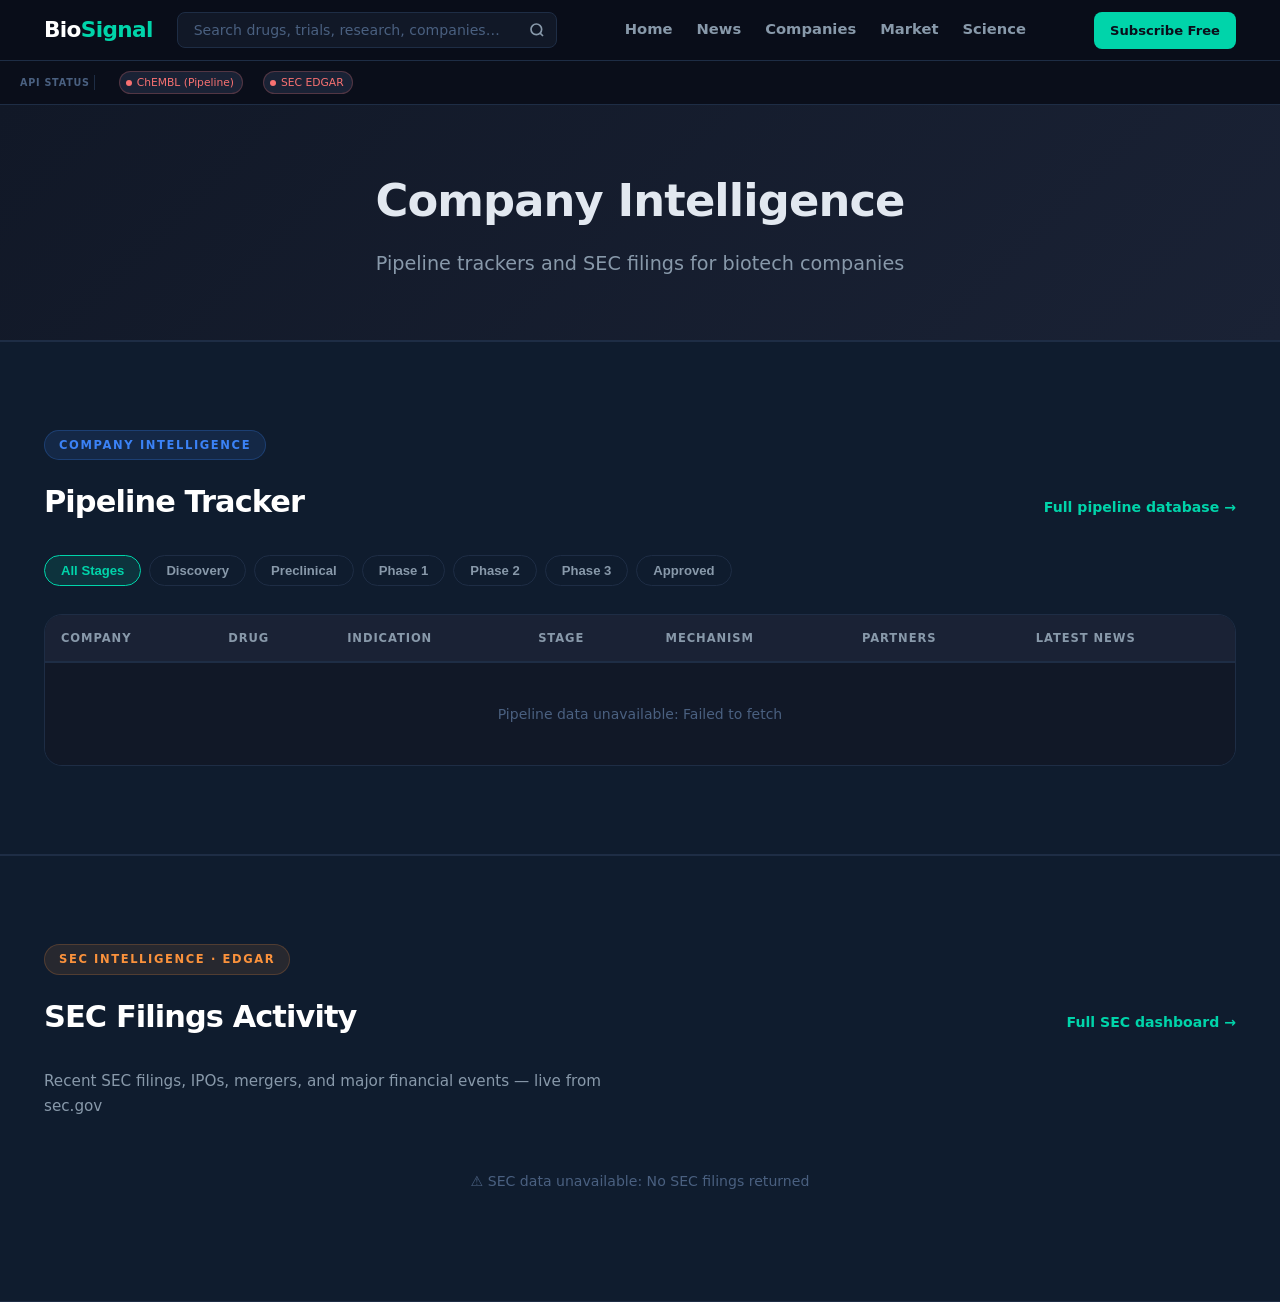
==== commit 2691084f: "Maintenance and API changes" ====
--- a/companies.html
+++ b/companies.html
@@ -70,6 +70,9 @@
       <button class="nav-toggle" id="nav-toggle" aria-label="Toggle menu">&#9776;</button>
     </div>
   </header>
+
+  <!-- API Status Bar (populated by page JS) -->
+  <div id="api-status-bar"></div>
 
   <!-- ═══ GLOBAL SEARCH PANEL ═══ -->
   <div class="search-panel hidden" id="hub-search-panel">
--- a/styles.css
+++ b/styles.css
@@ -1630,10 +1630,16 @@
 
 /* ---------- Research Strip ---------- */
 .pub-strip {
-  display: flex;
-  flex-direction: column;
+  display: grid;
+  grid-template-columns: repeat(3, 1fr);
   gap: 16px;
   margin-top: 24px;
+}
+@media (max-width: 900px) {
+  .pub-strip { grid-template-columns: repeat(2, 1fr); }
+}
+@media (max-width: 580px) {
+  .pub-strip { grid-template-columns: 1fr; }
 }
 
 .pub-card {
@@ -1642,6 +1648,8 @@
   border-radius: var(--radius);
   padding: 16px;
   transition: all 0.2s ease;
+  display: flex;
+  flex-direction: column;
 }
 
 .pub-card:hover {
@@ -1910,3 +1918,61 @@
 @media (max-width: 900px) {
   .dash-search-wrap { max-width: 220px !important; }
 }
+
+/* ── API Status Bar ──────────────────────────────────────────── */
+.api-status-bar {
+  background: var(--bg-card);
+  border-bottom: 1px solid var(--border);
+  padding: 6px 0;
+}
+.api-status-inner {
+  display: flex;
+  align-items: center;
+  gap: 8px;
+  flex-wrap: wrap;
+  padding: 2px 0;
+}
+.api-status-label {
+  font-size: .6rem;
+  font-weight: 700;
+  color: var(--text-dark);
+  text-transform: uppercase;
+  letter-spacing: .08em;
+  white-space: nowrap;
+  padding-right: 4px;
+  border-right: 1px solid var(--border);
+  margin-right: 4px;
+}
+.api-ind {
+  display: inline-flex;
+  align-items: center;
+  gap: 5px;
+  font-size: .67rem;
+  color: var(--text-muted);
+  padding: 2px 8px 2px 6px;
+  border-radius: 20px;
+  background: var(--bg-card2);
+  border: 1px solid var(--border);
+  transition: border-color .35s, color .35s;
+  white-space: nowrap;
+  cursor: default;
+}
+.api-dot {
+  width: 6px;
+  height: 6px;
+  border-radius: 50%;
+  flex-shrink: 0;
+  background: var(--text-dark);
+  transition: background .35s;
+}
+.api-ind.loading .api-dot { animation: pulse 1.2s ease-in-out infinite; }
+.api-ind.ok .api-dot      { background: var(--accent); }
+.api-ind.ok               { color: var(--text); border-color: rgba(0,212,170,.25); }
+.api-ind.error .api-dot   { background: var(--oncology); }
+.api-ind.error            { color: var(--oncology); border-color: rgba(248,113,113,.25); }
+.api-ind.warn .api-dot    { background: var(--funding-col); }
+.api-ind.warn             { color: var(--funding-col); border-color: rgba(250,204,21,.25); }
+.api-ind.idle             { opacity: .5; }
+@media (max-width: 600px) {
+  .api-status-bar { display: none; }
+}
--- a/dashboard.css
+++ b/dashboard.css
@@ -685,3 +685,412 @@
   .dash-header .nav { display: none; }
   .placeholder-grid { grid-template-columns: 1fr; }
 }
+
+/* ═══════════════════════════════════════════════════════════════
+   NEWS SECTION ENHANCEMENTS
+═══════════════════════════════════════════════════════════════ */
+
+/* Controls row: pills + search side by side */
+.news-section-controls {
+  display: flex;
+  align-items: center;
+  gap: 16px;
+  flex-wrap: wrap;
+  margin-bottom: 20px;
+}
+
+/* Section-level search input */
+.news-section-search-wrap {
+  position: relative;
+  flex-shrink: 0;
+}
+.news-section-search {
+  padding: 7px 32px 7px 12px;
+  background: var(--bg-card);
+  border: 1.5px solid var(--border);
+  border-radius: 8px;
+  color: var(--text);
+  font-size: 0.84rem;
+  font-family: var(--font);
+  width: 200px;
+  outline: none;
+  transition: border-color .2s, box-shadow .2s;
+}
+.news-section-search:focus {
+  border-color: var(--accent);
+  box-shadow: 0 0 0 3px rgba(0,212,170,0.1);
+}
+.news-section-search::placeholder { color: var(--text-dark); }
+
+/* Fetch timestamp on cards */
+.card-footer-row {
+  display: flex;
+  align-items: center;
+  justify-content: space-between;
+  gap: 8px;
+  margin-top: 10px;
+  flex-wrap: wrap;
+}
+.fetch-stamp {
+  font-size: 0.65rem;
+  color: var(--text-dark);
+  white-space: nowrap;
+  flex-shrink: 0;
+}
+
+/* Priority SEC filing highlight */
+.sec-priority-label {
+  color: var(--accent);
+  font-size: .75rem;
+  font-weight: 600;
+  margin-top: 4px;
+}
+
+@media (max-width: 600px) {
+  .news-section-controls { flex-direction: column; align-items: flex-start; }
+  .news-section-search { width: 100%; }
+}
+
+/* ═══════════════════════════════════════════════════════════════
+   MARKET OVERVIEW DASHBOARD
+═══════════════════════════════════════════════════════════════ */
+
+/* ── Section wrapper ── */
+.mkt-overview-section {
+  padding-bottom: 40px;
+  border-bottom: 1px solid var(--border);
+}
+
+/* ── Spinner ── */
+.mkt-spinner {
+  display: inline-block;
+  width: 14px;
+  height: 14px;
+  border: 2px solid var(--border);
+  border-top-color: var(--accent);
+  border-radius: 50%;
+  animation: mkt-spin .7s linear infinite;
+  vertical-align: middle;
+  flex-shrink: 0;
+}
+@keyframes mkt-spin { to { transform: rotate(360deg); } }
+
+/* ── Live dot ── */
+.mkt-live-dot {
+  display: inline-block;
+  width: 7px;
+  height: 7px;
+  border-radius: 50%;
+  background: var(--accent);
+  box-shadow: 0 0 6px rgba(0,212,170,.7);
+  animation: mkt-pulse 2s ease-in-out infinite;
+  flex-shrink: 0;
+}
+@keyframes mkt-pulse {
+  0%, 100% { opacity: 1; transform: scale(1); }
+  50%       { opacity: 0.5; transform: scale(0.75); }
+}
+
+/* ── Dashboard header row ── */
+.mkt-dashboard-header {
+  display: flex;
+  align-items: center;
+  justify-content: space-between;
+  flex-wrap: wrap;
+  gap: 12px;
+  padding: 28px 0 20px;
+}
+.mkt-refresh-info {
+  display: flex;
+  align-items: center;
+  gap: 8px;
+  font-size: .78rem;
+  color: var(--text-muted);
+}
+
+/* ── 1. Ticker tape ── */
+.ticker-wrap {
+  width: 100%;
+  overflow: hidden;
+  background: var(--bg-card);
+  border-bottom: 1px solid var(--border);
+  padding: 9px 0;
+  position: relative;
+}
+.ticker-wrap::before,
+.ticker-wrap::after {
+  content: '';
+  position: absolute;
+  top: 0; bottom: 0;
+  width: 48px;
+  z-index: 2;
+  pointer-events: none;
+}
+.ticker-wrap::before { left: 0;  background: linear-gradient(to right, var(--bg-card), transparent); }
+.ticker-wrap::after  { right: 0; background: linear-gradient(to left,  var(--bg-card), transparent); }
+
+.ticker-track {
+  display: flex;
+  gap: 0;
+  white-space: nowrap;
+  animation: ticker-scroll 60s linear infinite;
+}
+.ticker-wrap:hover .ticker-track { animation-play-state: paused; }
+
+@keyframes ticker-scroll {
+  0%   { transform: translateX(0); }
+  100% { transform: translateX(-50%); }
+}
+
+.ticker-item {
+  display: inline-flex;
+  align-items: center;
+  gap: 6px;
+  padding: 0 22px;
+  font-size: .82rem;
+  border-right: 1px solid var(--border);
+  flex-shrink: 0;
+}
+.ticker-sym  { font-weight: 700; color: #fff; letter-spacing: .03em; }
+.ticker-price { color: var(--text); }
+.ticker-chg  { font-weight: 600; }
+.ticker-up   { color: var(--accent); }
+.ticker-dn   { color: var(--oncology); }
+.ticker-loading { padding: 0 20px; color: var(--text-dark); font-size: .82rem; }
+
+/* ── 2. Sector cards ── */
+.mkt-sector-cards {
+  display: grid;
+  grid-template-columns: repeat(4, 1fr);
+  gap: 16px;
+  margin-bottom: 24px;
+}
+.mkt-sector-card {
+  background: var(--bg-card);
+  border: 1px solid var(--border);
+  border-radius: 10px;
+  padding: 18px 20px;
+  transition: border-color .2s;
+}
+.mkt-sector-card:hover { border-color: var(--border-bright); }
+.mkt-sc-label {
+  font-size: .7rem;
+  font-weight: 700;
+  text-transform: uppercase;
+  letter-spacing: .08em;
+  color: var(--text-dark);
+  margin-bottom: 8px;
+  display: flex;
+  align-items: center;
+  gap: 6px;
+}
+.mkt-sc-value {
+  font-size: 1.55rem;
+  font-weight: 800;
+  color: #fff;
+  letter-spacing: -.03em;
+  min-height: 36px;
+  display: flex;
+  align-items: center;
+  gap: 8px;
+}
+.mkt-sc-change {
+  font-size: .8rem;
+  font-weight: 600;
+  margin-top: 4px;
+  color: var(--text-muted);
+}
+.mkt-sc-change.up { color: var(--accent); }
+.mkt-sc-change.dn { color: var(--oncology); }
+
+/* ── Panel shell ── */
+.mkt-panel {
+  background: var(--bg-card);
+  border: 1px solid var(--border);
+  border-radius: 10px;
+  overflow: hidden;
+}
+.mkt-panel-hdr {
+  display: flex;
+  align-items: center;
+  justify-content: space-between;
+  padding: 14px 18px;
+  border-bottom: 1px solid var(--border);
+  background: var(--bg-card2);
+}
+.mkt-panel-title {
+  font-size: .82rem;
+  font-weight: 700;
+  color: #fff;
+  letter-spacing: .01em;
+}
+.mkt-panel-sub {
+  font-size: .72rem;
+  color: var(--text-dark);
+}
+.mkt-loading-row {
+  display: flex;
+  align-items: center;
+  gap: 8px;
+  padding: 20px 18px;
+  color: var(--text-dark);
+  font-size: .82rem;
+}
+.mkt-unavail {
+  padding: 20px 18px;
+  color: var(--text-dark);
+  font-size: .82rem;
+  font-style: italic;
+}
+
+/* ── Two-column layout ── */
+.mkt-two-col {
+  display: grid;
+  grid-template-columns: 1fr 1fr;
+  gap: 16px;
+}
+
+/* ── 3. Movers ── */
+.mkt-mover-row {
+  display: flex;
+  align-items: center;
+  justify-content: space-between;
+  padding: 10px 18px;
+  border-bottom: 1px solid var(--border);
+  transition: background .15s;
+}
+.mkt-mover-row:last-child { border-bottom: none; }
+.mkt-mover-row:hover { background: var(--bg-card2); }
+.mkt-mover-left { display: flex; flex-direction: column; gap: 2px; }
+.mkt-mover-sym  { font-size: .82rem; font-weight: 700; color: #fff; }
+.mkt-mover-name { font-size: .7rem; color: var(--text-dark); }
+.mkt-mover-right { display: flex; flex-direction: column; align-items: flex-end; gap: 2px; }
+.mkt-mover-price { font-size: .82rem; color: var(--text); }
+.mkt-mover-pct   { font-size: .82rem; font-weight: 700; }
+.mkt-up   { color: var(--accent); }
+.mkt-dn   { color: var(--oncology); }
+
+/* ── 4. Watchlist table ── */
+.mkt-table-wrap { overflow-x: auto; }
+.mkt-table {
+  width: 100%;
+  border-collapse: collapse;
+  font-size: .8rem;
+}
+.mkt-table thead th {
+  padding: 10px 14px;
+  text-align: right;
+  font-size: .68rem;
+  font-weight: 700;
+  text-transform: uppercase;
+  letter-spacing: .07em;
+  color: var(--text-dark);
+  background: var(--bg-card2);
+  border-bottom: 1px solid var(--border);
+  white-space: nowrap;
+  user-select: none;
+}
+.mkt-table thead th:first-child,
+.mkt-table thead th:nth-child(2) { text-align: left; }
+.mkt-table thead th.sortable { cursor: pointer; }
+.mkt-table thead th.sortable:hover { color: var(--accent); }
+.mkt-table thead th.sort-asc::after  { content: ' ↑'; color: var(--accent); }
+.mkt-table thead th.sort-desc::after { content: ' ↓'; color: var(--accent); }
+.mkt-table tbody tr {
+  border-bottom: 1px solid var(--border);
+  transition: background .15s;
+}
+.mkt-table tbody tr:last-child { border-bottom: none; }
+.mkt-table tbody tr:hover { background: var(--bg-card2); }
+.mkt-table tbody td {
+  padding: 10px 14px;
+  color: var(--text);
+  text-align: right;
+  white-space: nowrap;
+}
+.mkt-table tbody td:first-child { text-align: left; font-weight: 600; color: #fff; }
+.mkt-table tbody td:nth-child(2) { text-align: left; color: var(--text-dark); font-size: .75rem; font-weight: 600; letter-spacing: .03em; }
+.mkt-loading-cell {
+  text-align: center !important;
+  padding: 32px !important;
+  color: var(--text-dark);
+  display: flex;
+  align-items: center;
+  justify-content: center;
+  gap: 8px;
+}
+
+/* ── 6. Analyst recs bar ── */
+.mkt-rec-row {
+  display: grid;
+  grid-template-columns: 60px 1fr auto;
+  align-items: center;
+  gap: 10px;
+  padding: 10px 18px;
+  border-bottom: 1px solid var(--border);
+}
+.mkt-rec-row:last-child { border-bottom: none; }
+.mkt-rec-sym   { font-size: .8rem; font-weight: 700; color: #fff; }
+.mkt-rec-bar   { height: 8px; border-radius: 4px; display: flex; overflow: hidden; }
+.rec-sb  { background: #00d4aa; }
+.rec-b   { background: #34d399; }
+.rec-h   { background: #6b7280; }
+.rec-s   { background: #fb923c; }
+.rec-ss  { background: #f87171; }
+.mkt-rec-total { font-size: .7rem; color: var(--text-dark); white-space: nowrap; }
+
+/* ── 7. Earnings calendar ── */
+.mkt-earn-row {
+  display: flex;
+  align-items: center;
+  justify-content: space-between;
+  gap: 8px;
+  padding: 10px 18px;
+  border-bottom: 1px solid var(--border);
+}
+.mkt-earn-row:last-child { border-bottom: none; }
+.mkt-earn-left { display: flex; flex-direction: column; gap: 2px; }
+.mkt-earn-sym  { font-size: .82rem; font-weight: 700; color: #fff; }
+.mkt-earn-name { font-size: .7rem; color: var(--text-dark); }
+.mkt-earn-right { display: flex; flex-direction: column; align-items: flex-end; gap: 2px; }
+.mkt-earn-date { font-size: .75rem; color: var(--text-muted); }
+.mkt-earn-ampm { font-size: .65rem; padding: 1px 6px; border-radius: 4px; font-weight: 700; }
+.earn-bmo { background: rgba(0,212,170,.12); color: var(--accent); }
+.earn-amc { background: rgba(59,130,246,.12); color: var(--accent2); }
+.earn-na  { background: var(--bg-card2); color: var(--text-dark); }
+.mkt-earn-eps { font-size: .72rem; color: var(--text-dark); }
+
+/* ── 8. Sentiment grid ── */
+.mkt-sentiment-grid {
+  display: grid;
+  grid-template-columns: repeat(auto-fill, minmax(180px, 1fr));
+  gap: 0;
+}
+.mkt-sent-card {
+  padding: 16px 18px;
+  border-right: 1px solid var(--border);
+  border-bottom: 1px solid var(--border);
+}
+.mkt-sent-card:nth-child(n) { }
+.mkt-sent-sym   { font-size: .82rem; font-weight: 700; color: #fff; margin-bottom: 2px; }
+.mkt-sent-label { font-size: .68rem; color: var(--text-dark); margin-bottom: 10px; }
+.mkt-sent-bar-wrap { height: 6px; border-radius: 3px; background: var(--border); overflow: hidden; margin-bottom: 4px; }
+.mkt-sent-bar-fill { height: 100%; border-radius: 3px; transition: width .4s ease; }
+.mkt-sent-bull { background: var(--accent); }
+.mkt-sent-bear { background: var(--oncology); }
+.mkt-sent-pct  { font-size: .7rem; font-weight: 600; }
+.mkt-sent-bull-pct { color: var(--accent); }
+.mkt-sent-bear-pct { color: var(--oncology); }
+
+/* ── Responsive ── */
+@media (max-width: 1024px) {
+  .mkt-sector-cards { grid-template-columns: repeat(2, 1fr); }
+}
+@media (max-width: 700px) {
+  .mkt-two-col { grid-template-columns: 1fr; }
+  .mkt-sector-cards { grid-template-columns: repeat(2, 1fr); }
+  .mkt-sentiment-grid { grid-template-columns: repeat(2, 1fr); }
+}
+@media (max-width: 480px) {
+  .mkt-sector-cards { grid-template-columns: 1fr 1fr; }
+}
